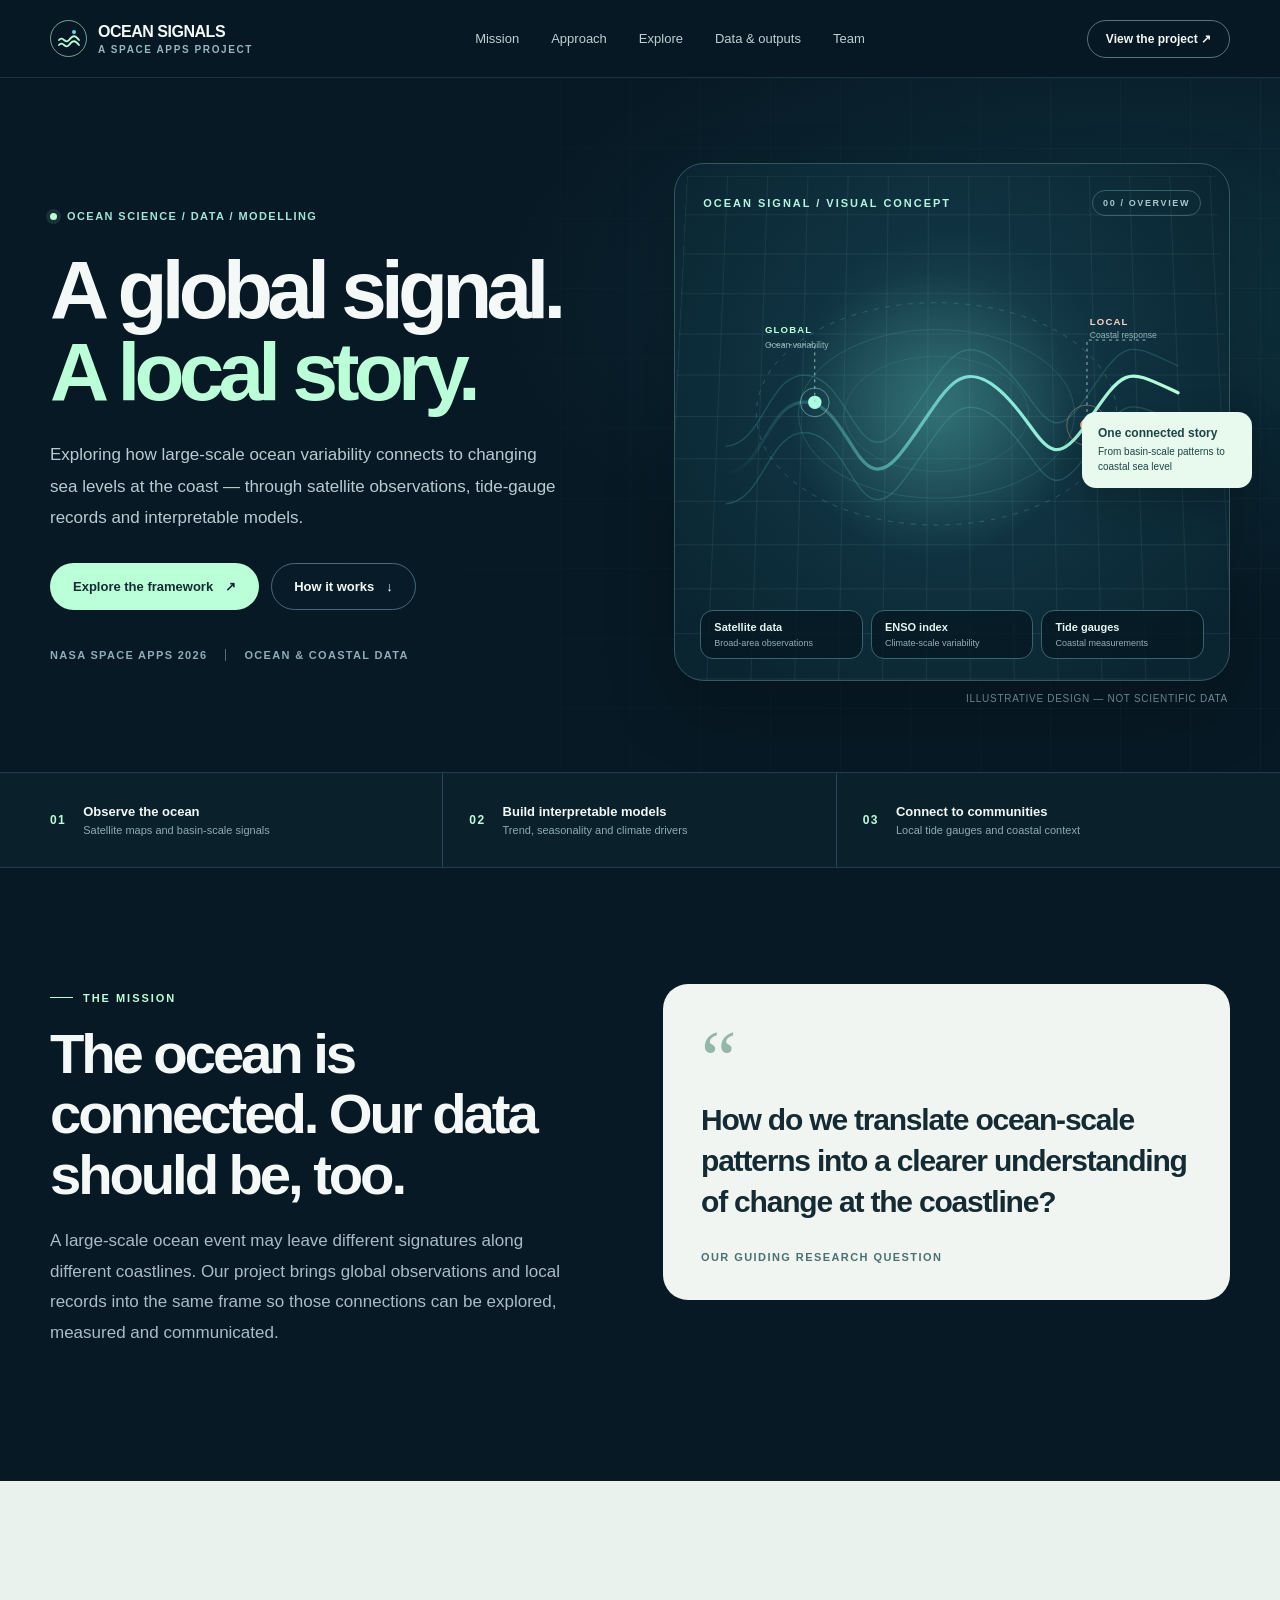
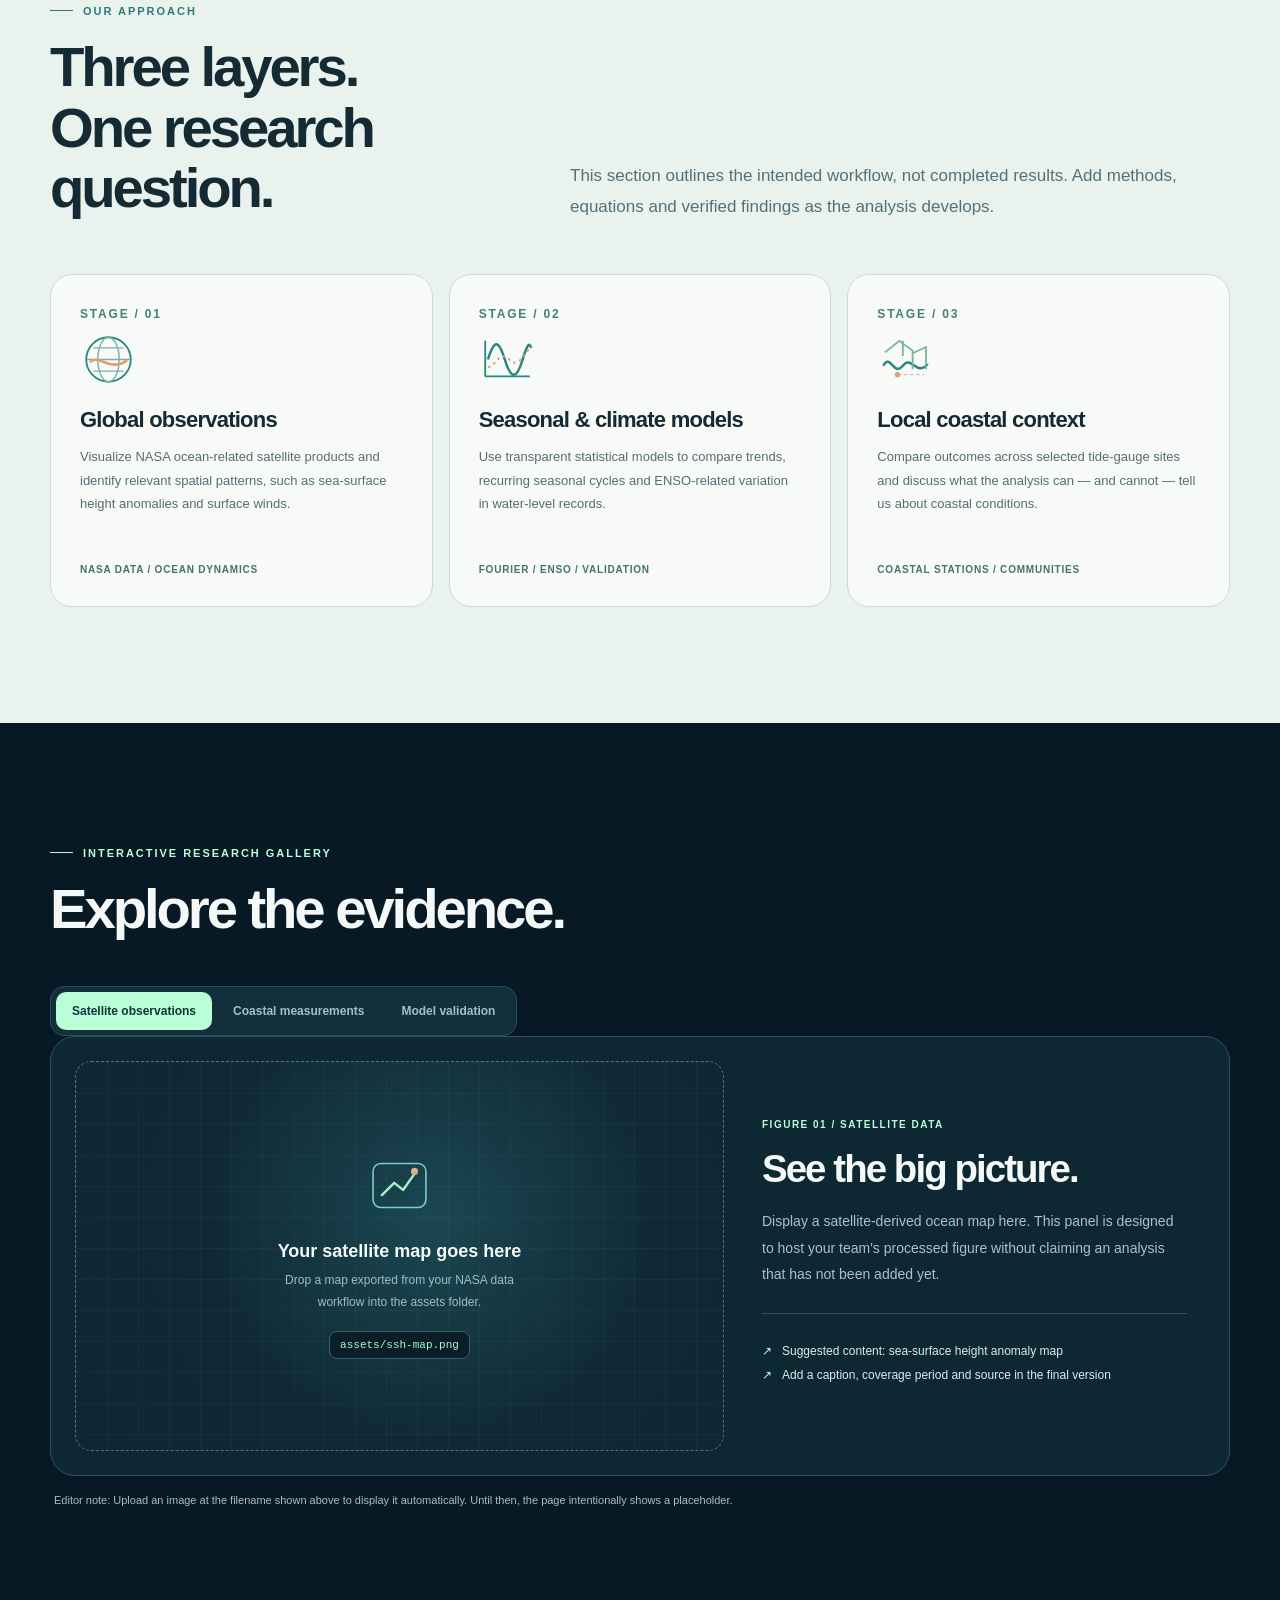
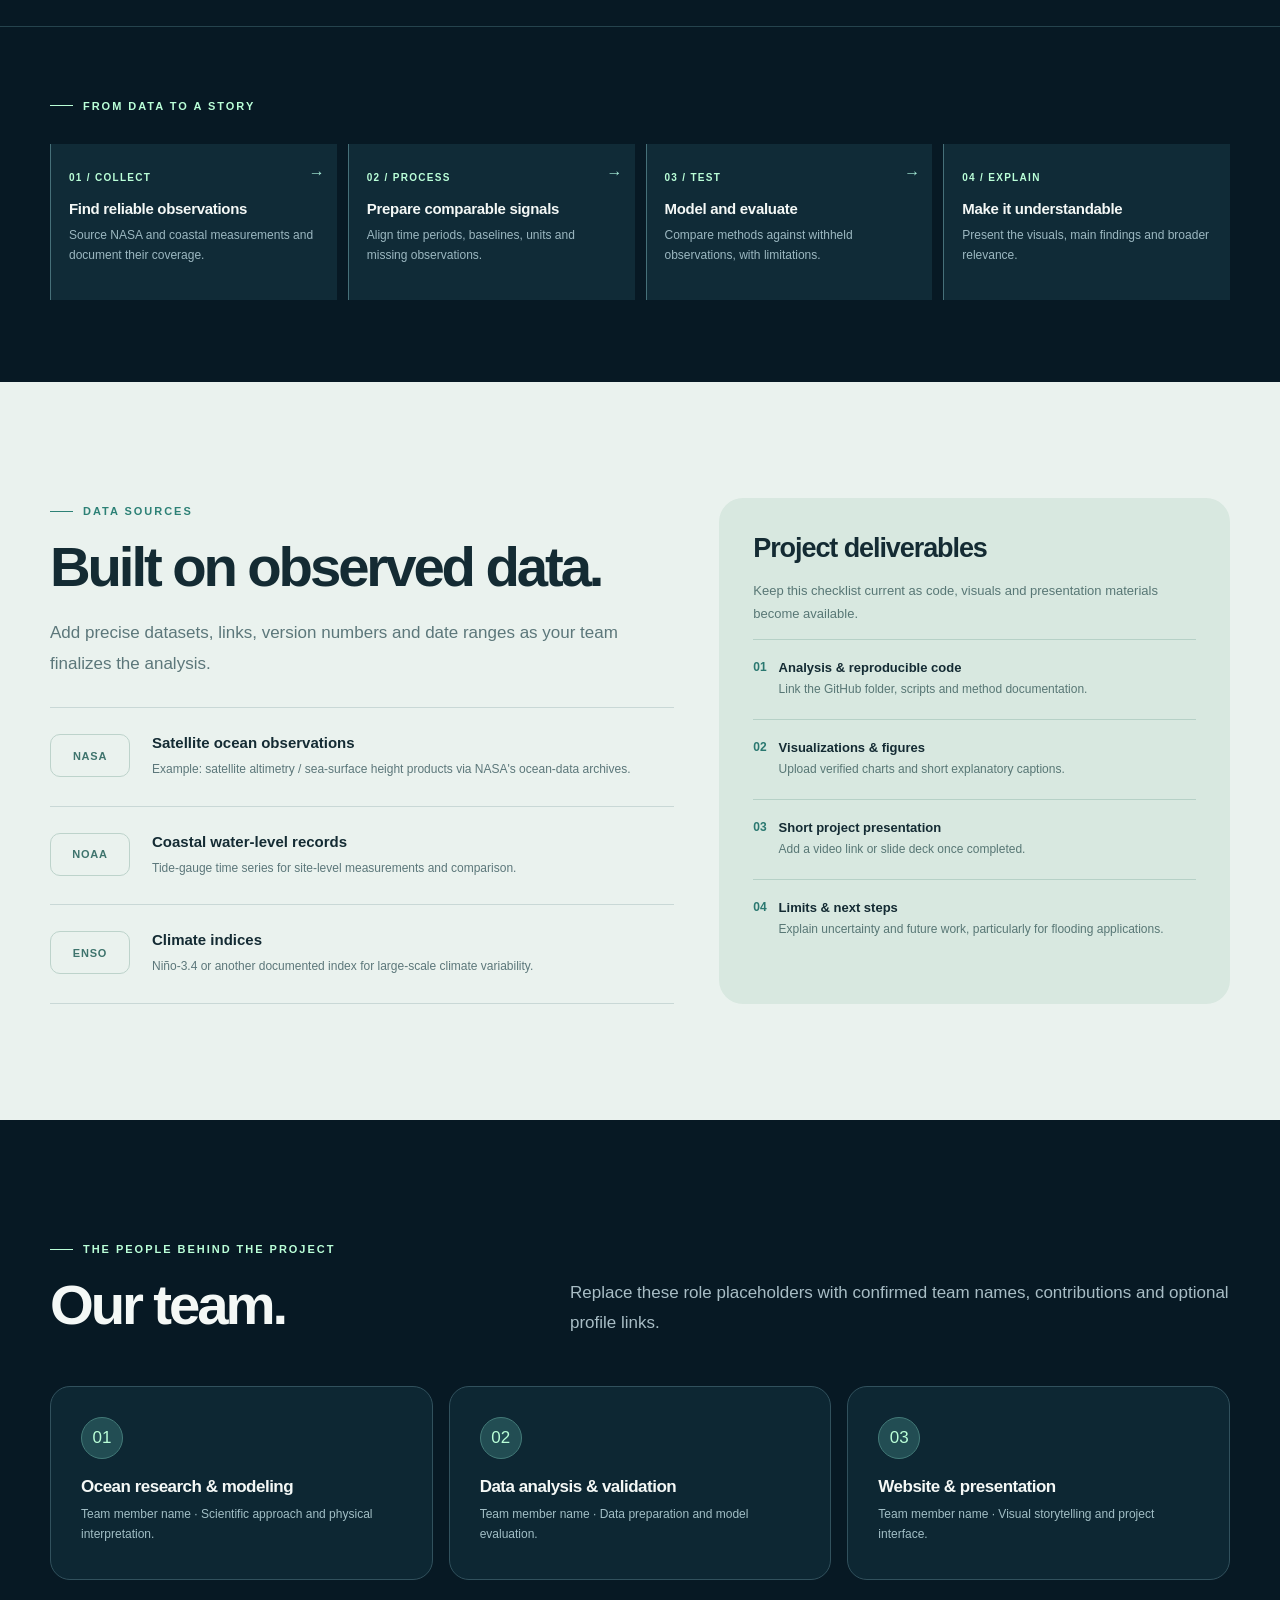
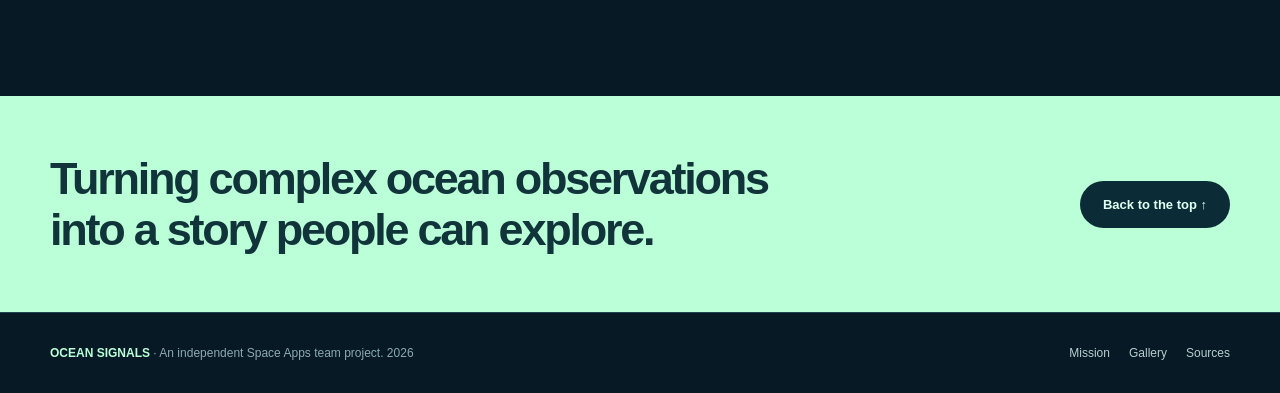
==== ocean-signals-website/index.html @ a403f251 "Add files via upload" ====
<!DOCTYPE html>
<html lang="en">
<head>
  <meta charset="UTF-8" />
  <meta name="viewport" content="width=device-width, initial-scale=1" />
  <meta name="theme-color" content="#071924" />
  <meta name="description" content="Ocean Signals — an editable website framework for a NASA Space Apps ocean data and coastal sea-level research project." />
  <title>Ocean Signals | Ocean Data & Coastal Change</title>
  <style>
    :root{--bg:#071924;--bg2:#0d2531;--panel:#102d3a;--line:#244554;--text:#f4f8f6;--muted:#a8bdc5;--mint:#baffd8;--sea:#65dbe4;--orange:#f6b998;--paper:#f1f5f1;--ink:#142b33;--radius:22px}
    *,*::before,*::after{box-sizing:border-box}html{scroll-behavior:smooth;scroll-padding-top:90px}body{margin:0;background:var(--bg);color:var(--text);font-family:Inter,ui-sans-serif,-apple-system,BlinkMacSystemFont,"Segoe UI",sans-serif;-webkit-font-smoothing:antialiased}a{color:inherit;text-decoration:none}button{font:inherit}button:focus-visible,a:focus-visible{outline:3px solid var(--mint);outline-offset:4px}::selection{background:var(--mint);color:var(--ink)}.container{width:min(1180px,calc(100% - 72px));margin:auto}.caps{font-size:11px;font-weight:800;text-transform:uppercase;letter-spacing:.18em}.muted{color:var(--muted)}.eyebrow{display:inline-flex;align-items:center;gap:10px;color:var(--mint)}.eyebrow::before{content:"";width:23px;height:1px;background:currentColor}.section-title{font-size:clamp(36px,4.4vw,62px);line-height:1.08;letter-spacing:-.055em;font-weight:650;margin:20px 0}.section-lead{font-size:17px;line-height:1.8;color:var(--muted);max-width:660px}.section-pad{padding:116px 0}.nowrap{white-space:nowrap}
    /* Header */
    .site-header{position:sticky;top:0;z-index:10;background:rgba(7,25,36,.87);backdrop-filter:blur(17px);border-bottom:1px solid rgba(164,208,213,.14)}.header-inner{display:flex;align-items:center;justify-content:space-between;min-height:77px;gap:22px}.brand{display:flex;align-items:center;gap:11px;min-width:0}.brand-symbol{display:grid;place-items:center;width:37px;height:37px;border:1px solid rgba(186,255,216,.6);border-radius:50%}.brand-symbol svg{width:24px}.brand-name{font-size:16px;letter-spacing:-.03em;font-weight:750}.brand-sub{font-size:10px;display:block;letter-spacing:.16em;color:#97b8bb;font-weight:700;margin-top:3px}.desktop-nav{display:flex;gap:32px;align-items:center}.desktop-nav a{font-size:13px;color:#bed0d3;transition:color .2s}.desktop-nav a:hover{color:var(--mint)}.nav-action{border:1px solid #54747e;color:var(--text);border-radius:100px;padding:11px 18px;font-size:12px;font-weight:750;transition:.2s}.nav-action:hover{background:var(--mint);border-color:var(--mint);color:var(--ink)}.menu-toggle{display:none;background:none;border:1px solid var(--line);border-radius:12px;color:var(--text);padding:9px 11px}.mobile-nav{display:none}
    /* Hero */
    .hero{position:relative;overflow:hidden;padding:85px 0 68px;background:radial-gradient(ellipse 75% 70% at 88% 32%,rgba(29,100,117,.34),transparent 66%),var(--bg)}.hero::after{content:"";position:absolute;inset:0;pointer-events:none;background-image:linear-gradient(rgba(159,210,210,.035) 1px,transparent 1px),linear-gradient(90deg,rgba(159,210,210,.035) 1px,transparent 1px);background-size:70px 70px;mask-image:linear-gradient(90deg,transparent,#000)}.hero-grid{position:relative;z-index:1;display:grid;grid-template-columns:1.02fr .98fr;gap:46px;align-items:center}.hero-tag{display:inline-flex;align-items:center;gap:10px;color:#a1e5d7;font-size:11px;font-weight:800;letter-spacing:.13em;text-transform:uppercase}.pulse-dot{width:7px;height:7px;border-radius:50%;background:var(--mint);box-shadow:0 0 0 4px rgba(186,255,216,.1)}.hero h1{font-weight:650;letter-spacing:-.07em;font-size:clamp(55px,6.4vw,91px);line-height:1.01;max-width:680px;margin:25px 0}.hero h1 em{font-style:normal;color:var(--mint)}.hero p{max-width:510px;font-size:17px;line-height:1.85;color:#b5cdd1;margin:0 0 30px}.hero-actions{display:flex;gap:12px;flex-wrap:wrap}.btn{display:inline-flex;align-items:center;justify-content:center;gap:12px;border:1px solid transparent;border-radius:100px;padding:15px 22px;font-weight:750;font-size:13px;cursor:pointer;transition:transform .18s,background .18s,border-color .18s}.btn:hover{transform:translateY(-2px)}.btn-primary{background:var(--mint);color:var(--ink)}.btn-primary:hover{background:#ddffeb}.btn-secondary{color:var(--text);border-color:#486977;background:rgba(8,31,42,.7)}.btn-secondary:hover{border-color:var(--mint)}.hero-note{display:flex;gap:18px;align-items:center;margin-top:39px;color:#8facb7;font-size:11px;font-weight:750;letter-spacing:.12em}.hero-note span + span{border-left:1px solid #54717b;padding-left:18px}
    /* Illustration: intentionally conceptual, not empirical data */
    .visual-wrap{position:relative}.visual-card{position:relative;isolation:isolate;min-height:518px;border:1px solid #355663;border-radius:30px;overflow:hidden;background:radial-gradient(circle at 50% 43%,#214e59 0,#103341 38%,#0a2430 90%);box-shadow:0 30px 70px rgba(0,0,0,.18)}.visual-card::after{content:"";position:absolute;inset:0;z-index:-1;background-image:linear-gradient(rgba(159,220,227,.08) 1px,transparent 1px),linear-gradient(90deg,rgba(159,220,227,.08) 1px,transparent 1px);background-size:42px 42px;transform:perspective(400px) rotateX(4deg)}.visual-top{position:absolute;top:26px;left:28px;right:28px;display:flex;align-items:center;justify-content:space-between}.visual-top span:first-child{color:#b7f4df}.visual-top span:last-child{border:1px solid #37606b;color:#a8c7cb;padding:7px 10px;border-radius:30px;font-size:9px}.visual-content{position:absolute;inset:85px 18px 86px;display:flex;align-items:center;justify-content:center}.visual-content svg{width:100%;height:100%;overflow:visible}.visual-bottom{position:absolute;bottom:21px;left:25px;right:25px;display:flex;gap:8px;flex-wrap:wrap}.signal-chip{background:rgba(5,24,34,.8);border:1px solid #3a6370;border-radius:13px;padding:10px 13px;flex:1;min-width:100px}.signal-chip strong{display:block;font-size:11px;font-weight:700;color:#e6f5f2}.signal-chip span{display:block;margin-top:5px;font-size:9px;color:#93afb8}.floating-label{position:absolute;top:46%;right:-22px;background:#e8f9ed;color:#1d4545;padding:14px 16px;border-radius:14px;box-shadow:0 15px 40px #0003;max-width:170px}.floating-label strong{font-size:12px;display:block}.floating-label small{display:block;margin-top:4px;font-size:10px;line-height:1.5}.visual-disclaimer{text-align:right;margin:12px 2px 0;font-size:10px;letter-spacing:.07em;color:#7397a1}
    /* Summary strip */
    .strip{background:#0a202b;border-top:1px solid #1c3e4b;border-bottom:1px solid #1c3e4b}.strip-grid{display:grid;grid-template-columns:repeat(3,1fr)}.strip-item{padding:31px 26px;border-right:1px solid #294654;display:flex;align-items:center;gap:17px}.strip-item:first-child{padding-left:0}.strip-item:last-child{border-right:0}.strip-num{color:var(--mint);font-size:12px;font-weight:750;letter-spacing:.12em}.strip-item strong{display:block;font-size:13px}.strip-item small{display:block;color:#8dabb4;margin-top:5px;font-size:11px}
    /* Sections */
    .intro-grid{display:grid;grid-template-columns:.95fr 1.05fr;gap:100px;align-items:start}.intro-quote{color:var(--ink);background:var(--paper);border-radius:25px;padding:35px 38px;position:relative}.intro-quote::before{content:'“';font-family:Georgia,serif;font-size:80px;line-height:1;color:#93b7aa}.intro-quote p{font-size:clamp(22px,2.4vw,30px);line-height:1.37;letter-spacing:-.04em;font-weight:600;margin:0 0 25px}.intro-quote small{font-size:11px;letter-spacing:.13em;text-transform:uppercase;font-weight:800;color:#497171}
    .approach{background:#eaf2ee;color:var(--ink)}.approach .section-lead{color:#547079}.approach .eyebrow{color:#2e7978}.approach-heading{display:flex;justify-content:space-between;align-items:end;gap:35px;margin-bottom:35px}.approach-heading .section-title{max-width:650px}.method-grid{display:grid;grid-template-columns:repeat(3,minmax(0,1fr));gap:16px}.method-card{border:1px solid #cbdcd7;background:#f7faf7;padding:32px 29px 31px;border-radius:22px;min-height:333px;display:flex;flex-direction:column}.method-card .method-num{font-size:12px;color:#447f7c;font-weight:800;letter-spacing:.15em}.method-icon{height:76px;display:flex;align-items:center}.method-icon svg{width:57px;height:57px}.method-card h3{letter-spacing:-.035em;font-size:22px;margin:10px 0 12px}.method-card p{color:#536e75;line-height:1.8;font-size:13px;margin:0}.method-source{margin-top:auto;padding-top:20px;font-weight:800;color:#42736d;font-size:10px;letter-spacing:.08em;text-transform:uppercase}
    .explorer-heading{display:flex;align-items:end;justify-content:space-between;gap:25px;margin-bottom:26px}.tabs{display:inline-flex;gap:5px;flex-wrap:wrap;background:#122f3c;border:1px solid #2c4e5b;padding:5px;border-radius:14px}.tab{border:0;cursor:pointer;padding:12px 16px;border-radius:10px;background:transparent;color:#a5bec5;font-size:12px;font-weight:750}.tab[aria-selected="true"]{background:var(--mint);color:#10333a}.tab:hover:not([aria-selected="true"]){color:white;background:#214454}.explorer{border:1px solid #33515b;background:#0d2733;border-radius:25px;padding:24px;display:grid;grid-template-columns:1.18fr .82fr;gap:30px;min-height:440px}.plot-frame{min-height:380px;position:relative;border:1px dashed #51747e;border-radius:16px;display:grid;place-items:center;overflow:hidden;background:radial-gradient(circle at 55% 40%,#1b4752 0,#102a35 53%,#0d2733 100%)}.plot-frame::before{content:"";position:absolute;inset:0;background-image:linear-gradient(#92d6df0b 1px,transparent 1px),linear-gradient(90deg,#92d6df0b 1px,transparent 1px);background-size:31px 31px}.plot-frame img{display:none;position:absolute;inset:0;width:100%;height:100%;object-fit:contain;background:#eaf1ef}.plot-placeholder{position:relative;z-index:1;text-align:center;padding:30px 22px;max-width:315px}.plot-placeholder svg{height:67px;width:67px;opacity:.9}.plot-placeholder strong{font-size:18px;display:block;margin:18px 0 8px}.plot-placeholder p{font-size:12px;color:#9cbec5;line-height:1.8;margin:0}.filename{display:inline-block;background:#0a1e2a;color:#abf6d3;border:1px solid #39616a;border-radius:8px;padding:7px 10px;margin-top:18px;font-size:11px;word-break:break-word}.explorer-content{display:flex;flex-direction:column;justify-content:center;padding:22px 18px 22px 8px}.mini-label{color:var(--mint);font-size:10px;font-weight:800;letter-spacing:.15em;text-transform:uppercase}.explorer-content h3{font-size:clamp(28px,3vw,41px);letter-spacing:-.05em;line-height:1.14;margin:17px 0}.explorer-content p{font-size:14px;line-height:1.9;color:#a9c3c9;margin:0 0 25px}.explorer-content .detail{font-size:12px;color:#d8eeeb;padding-top:20px;border-top:1px solid #35515c}.content-line{margin:10px 0;display:flex;gap:10px}.content-line .symbol{color:var(--mint)}
    .bridge{padding:65px 0 82px;border-top:1px solid #25434d}.bridge-row{display:grid;grid-template-columns:repeat(4,1fr);gap:11px;margin-top:32px}.bridge-step{position:relative;padding:23px 18px;border-left:1px solid #467079;background:#102b37;min-height:156px}.bridge-step span{font-weight:800;font-size:10px;color:var(--mint);letter-spacing:.13em}.bridge-step h3{font-size:15px;letter-spacing:-.02em;margin:15px 0 8px}.bridge-step p{font-size:12px;line-height:1.7;color:#9cb8c1;margin:0}.bridge-step:not(:last-child)::after{content:'→';position:absolute;top:20px;right:12px;color:#a4e9d5}
    .resources{background:#eaf2ee;color:var(--ink)}.resources .eyebrow{color:#2d8176}.resources-grid{display:grid;grid-template-columns:1.1fr .9fr;gap:45px}.source-item{display:grid;grid-template-columns:80px 1fr;gap:22px;border-top:1px solid #c9d8d6;padding:26px 0}.source-item:last-child{border-bottom:1px solid #c9d8d6}.source-icon{font-size:11px;letter-spacing:.07em;font-weight:800;border:1px solid #bdd3cb;border-radius:10px;height:43px;display:grid;place-items:center;color:#3f746d}.source-item strong{font-size:15px}.source-item p{color:#5c777a;font-size:12px;line-height:1.7;margin:7px 0 0}.deliverables{background:#d8e8e0;border-radius:24px;padding:35px 34px;height:100%}.deliverables h3{font-size:27px;letter-spacing:-.04em;margin:0 0 15px}.deliverables > p{font-size:13px;line-height:1.8;color:#587775}.deliverable{border-top:1px solid #b6d1c7;padding:20px 0;display:flex;gap:12px}.deliverable span{font-size:12px;font-weight:800;color:#2a7870}.deliverable div strong{display:block;font-size:13px}.deliverable div small{display:block;color:#587775;font-size:12px;line-height:1.6;margin-top:5px}
    .team-header{display:flex;align-items:end;justify-content:space-between;gap:30px}.team-grid{display:grid;grid-template-columns:repeat(3,1fr);gap:16px;margin-top:30px}.team-card{border:1px solid #31515d;border-radius:20px;padding:30px;background:#0d2733;min-height:194px}.team-avatar{width:42px;height:42px;border-radius:50%;background:#224d53;border:1px solid #437a78;display:grid;place-items:center;font-size:17px;color:var(--mint);margin-bottom:18px}.team-card h3{font-size:17px;letter-spacing:-.03em;margin:0 0 7px}.team-card p{font-size:12px;color:#a1bec5;line-height:1.7;margin:0}.footer-cta{padding:57px 0;background:#baffd8;color:#10343a}.footer-cta .container{display:flex;justify-content:space-between;align-items:center;gap:25px}.footer-cta h2{font-size:clamp(27px,4vw,45px);max-width:720px;line-height:1.14;letter-spacing:-.05em;margin:0}.footer-cta a{background:#0b2c36;color:#e1fff2;flex-shrink:0}.site-footer{border-top:1px solid #214250;padding:33px 0}.footer-row{display:flex;align-items:center;justify-content:space-between;gap:20px}.footer-row span{font-size:12px;color:#8caab3}.footer-row strong{color:#baffd8}.footer-links{display:flex;gap:19px;font-size:12px;color:#b6ced1}.footer-links a:hover{color:var(--mint)}
    @media(max-width:1100px){.desktop-nav{gap:17px}.hero-grid{gap:20px}.floating-label{right:-8px}.method-card{padding:25px}.intro-grid{gap:50px}}
    @media(max-width:850px){.container{width:min(100% - 44px,680px)}.desktop-nav,.header-action{display:none}.menu-toggle{display:block}.mobile-nav{display:none;padding:8px 22px 19px;border-top:1px solid #20404e}.mobile-nav.open{display:grid;gap:3px}.mobile-nav a{padding:12px 4px;font-size:14px;color:#d0e4df}.hero{padding:64px 0 52px}.hero-grid,.intro-grid,.resources-grid{grid-template-columns:1fr}.hero h1{font-size:clamp(55px,10vw,82px)}.hero p{max-width:560px}.visual-card{min-height:450px}.floating-label{right:12px}.strip-grid{grid-template-columns:1fr}.strip-item{padding:18px 0;border-right:0;border-bottom:1px solid #294654}.strip-item:last-child{border-bottom:0}.section-pad{padding:76px 0}.intro-grid{gap:30px}.approach-heading,.explorer-heading,.team-header{display:block}.method-grid{grid-template-columns:1fr}.method-card{min-height:0}.method-icon{height:70px}.explorer{grid-template-columns:1fr}.explorer-content{padding:13px 8px 10px}.bridge-row{grid-template-columns:repeat(2,1fr)}.team-grid{grid-template-columns:1fr}.footer-cta .container{display:block}.footer-cta a{margin-top:28px}.footer-row{display:block}.footer-links{margin-top:17px}}
    @media(max-width:520px){.container{width:calc(100% - 34px)}.hero h1{font-size:54px}.hero-tag{font-size:9px}.hero-note{flex-wrap:wrap;gap:9px}.hero-note span+span{padding-left:9px}.visual-card{min-height:370px;border-radius:21px}.visual-top{top:20px;left:19px;right:19px}.visual-content{inset:73px 7px 85px}.floating-label{top:41%;right:4px;padding:10px;max-width:126px}.floating-label small{font-size:9px}.visual-bottom{bottom:12px;left:10px;right:10px}.signal-chip{min-width:0;padding:7px 8px}.signal-chip strong{font-size:9px}.signal-chip span{font-size:8px}.section-title{font-size:40px}.intro-quote{padding:23px}.tabs{display:grid;grid-template-columns:1fr;width:100%}.explorer{padding:12px}.plot-frame{min-height:290px}.bridge-row{grid-template-columns:1fr}.deliverables{padding:24px}.source-item{grid-template-columns:65px 1fr;gap:15px}}
    @media(prefers-reduced-motion:reduce){html{scroll-behavior:auto}*,*::before,*::after{animation-duration:.01ms!important;transition-duration:.01ms!important}}
  </style>
</head>
<body>
  <header class="site-header">
    <div class="container header-inner">
      <a href="#top" class="brand" aria-label="Ocean Signals home">
        <span class="brand-symbol" aria-hidden="true"><svg viewBox="0 0 24 24" fill="none"><path d="M2 13c4-5 6 5 10 0s6-5 10 0M2 18c4-5 6 5 10 0s6-5 10 0" stroke="#baffd8" stroke-width="1.8" stroke-linecap="round"/><circle cx="17" cy="5" r="2" fill="#65dbe4"/></svg></span>
        <span><span class="brand-name">OCEAN SIGNALS</span><span class="brand-sub">A SPACE APPS PROJECT</span></span>
      </a>
      <nav class="desktop-nav" aria-label="Main navigation"><a href="#mission">Mission</a><a href="#approach">Approach</a><a href="#explore">Explore</a><a href="#sources">Data & outputs</a><a href="#team">Team</a></nav>
      <a class="nav-action header-action" href="#explore">View the project ↗</a>
      <button class="menu-toggle" id="menuToggle" type="button" aria-expanded="false" aria-controls="mobileNav" aria-label="Toggle menu">☰</button>
    </div>
    <nav id="mobileNav" class="mobile-nav" aria-label="Mobile navigation"><a href="#mission">Mission</a><a href="#approach">Approach</a><a href="#explore">Explore</a><a href="#sources">Data & outputs</a><a href="#team">Team</a></nav>
  </header>
  <main id="top">
    <section class="hero" aria-labelledby="heroTitle"><div class="container hero-grid">
      <div>
        <div class="hero-tag"><span class="pulse-dot"></span> OCEAN SCIENCE / DATA / MODELLING</div>
        <h1 id="heroTitle">A global signal.<br><em>A local story.</em></h1>
        <p>Exploring how large-scale ocean variability connects to changing sea levels at the coast — through satellite observations, tide-gauge records and interpretable models.</p>
        <div class="hero-actions"><a href="#explore" class="btn btn-primary">Explore the framework <span aria-hidden="true">↗</span></a><a href="#approach" class="btn btn-secondary">How it works <span aria-hidden="true">↓</span></a></div>
        <div class="hero-note"><span>NASA SPACE APPS 2026</span><span>OCEAN & COASTAL DATA</span></div>
      </div>
      <div class="visual-wrap"><div class="visual-card">
        <div class="visual-top"><span class="caps">Ocean signal / visual concept</span><span class="caps">00 / Overview</span></div>
        <div class="visual-content"><svg viewBox="0 0 520 360" role="img" aria-label="Conceptual illustration showing ocean-scale waves connecting to a coastal location; not measured data">
          <defs><linearGradient id="waveGrad" x1="0" x2="1"><stop offset="0%" stop-color="#3d9da5" stop-opacity="0"/><stop offset="55%" stop-color="#80e5da"/><stop offset="100%" stop-color="#baffd8"/></linearGradient><radialGradient id="glow"><stop offset="0" stop-color="#67dbcd" stop-opacity=".27"/><stop offset="1" stop-color="#67dbcd" stop-opacity="0"/></radialGradient></defs>
          <circle cx="240" cy="173" r="152" fill="url(#glow)"/>
          <ellipse cx="244" cy="172" rx="188" ry="116" stroke="#4c8790" stroke-opacity=".5" fill="none" stroke-dasharray="5 7"/>
          <ellipse cx="244" cy="172" rx="144" ry="88" stroke="#4c8790" stroke-opacity=".35" fill="none"/>
          <ellipse cx="244" cy="172" rx="96" ry="60" stroke="#4c8790" stroke-opacity=".3" fill="none"/>
          <path d="M 24 234 C 65 231 68 154 111 160 S 163 268 206 214 262 109 307 145 358 246 400 183 442 125 496 150" fill="none" stroke="url(#waveGrad)" stroke-width="3.4" stroke-linecap="round"/>
          <path d="M 24 266 C 65 263 68 186 111 192 S 163 300 206 246 262 141 307 177 358 278 400 215 442 157 496 182" fill="none" stroke="#56b2b9" stroke-opacity=".27" stroke-width="1.4"/>
          <path d="M 24 206 C 65 203 68 126 111 132 S 163 240 206 186 262 81 307 117 358 218 400 155 442 97 496 122" fill="none" stroke="#56b2b9" stroke-opacity=".25" stroke-width="1.4"/>
          <circle cx="117" cy="160" r="7" fill="#a9ffe0"/><circle cx="117" cy="160" r="15" fill="none" stroke="#a9ffe0" stroke-opacity=".45"/>
          <circle cx="401" cy="184" r="7" fill="#f6b998"/><circle cx="401" cy="184" r="21" stroke="#f6b998" stroke-opacity=".4" fill="none"/>
          <path d="M117 160V100H65M401 184V95H462" stroke="#95c5c5" stroke-width="1" stroke-dasharray="3 4" fill="none"/>
          <text x="65" y="88" fill="#baffd8" font-size="10" font-weight="700" letter-spacing="1.2">GLOBAL</text><text x="65" y="103" fill="#94b9bd" font-size="9">Ocean variability</text>
          <text x="404" y="79" fill="#ffd6bf" font-size="10" font-weight="700" letter-spacing="1.2">LOCAL</text><text x="404" y="93" fill="#94b9bd" font-size="9">Coastal response</text>
        </svg></div>
        <div class="visual-bottom"><div class="signal-chip"><strong>Satellite data</strong><span>Broad-area observations</span></div><div class="signal-chip"><strong>ENSO index</strong><span>Climate-scale variability</span></div><div class="signal-chip"><strong>Tide gauges</strong><span>Coastal measurements</span></div></div>
      </div><div class="floating-label"><strong>One connected story</strong><small>From basin-scale patterns to coastal sea level</small></div><div class="visual-disclaimer">ILLUSTRATIVE DESIGN — NOT SCIENTIFIC DATA</div></div>
    </div></section>
    <div class="strip"><div class="container strip-grid"><div class="strip-item"><span class="strip-num">01</span><span><strong>Observe the ocean</strong><small>Satellite maps and basin-scale signals</small></span></div><div class="strip-item"><span class="strip-num">02</span><span><strong>Build interpretable models</strong><small>Trend, seasonality and climate drivers</small></span></div><div class="strip-item"><span class="strip-num">03</span><span><strong>Connect to communities</strong><small>Local tide gauges and coastal context</small></span></div></div></div>
    <section class="section-pad" id="mission"><div class="container intro-grid"><div><div class="eyebrow caps">The mission</div><h2 class="section-title">The ocean is connected. Our data should be, too.</h2><p class="section-lead">A large-scale ocean event may leave different signatures along different coastlines. Our project brings global observations and local records into the same frame so those connections can be explored, measured and communicated.</p></div><aside class="intro-quote"><p>How do we translate ocean-scale patterns into a clearer understanding of change at the coastline?</p><small>Our guiding research question</small></aside></div></section>
    <section class="section-pad approach" id="approach"><div class="container"><div class="approach-heading"><div><div class="eyebrow caps">Our approach</div><h2 class="section-title">Three layers.<br>One research question.</h2></div><p class="section-lead">This section outlines the intended workflow, not completed results. Add methods, equations and verified findings as the analysis develops.</p></div><div class="method-grid">
      <article class="method-card"><div class="method-num">STAGE / 01</div><div class="method-icon"><svg viewBox="0 0 64 64" fill="none"><circle cx="32" cy="32" r="25" stroke="#27867f" stroke-width="2"/><ellipse cx="32" cy="32" rx="12" ry="25" stroke="#79b2a5" stroke-width="1.6"/><path d="M8 32h48M15 19h34M15 45h34" stroke="#79b2a5" stroke-width="1.5"/><path d="M11 35c12-10 21 12 42-2" stroke="#e59c76" stroke-width="3"/></svg></div><h3>Global observations</h3><p>Visualize NASA ocean-related satellite products and identify relevant spatial patterns, such as sea-surface height anomalies and surface winds.</p><div class="method-source">NASA DATA / OCEAN DYNAMICS</div></article>
      <article class="method-card"><div class="method-num">STAGE / 02</div><div class="method-icon"><svg viewBox="0 0 64 64" fill="none"><path d="M7 51V11M7 51h50" stroke="#27867f" stroke-width="2"/><path d="M10 32c7-23 12-23 19 0s13 23 20 0 8-16 10-13" stroke="#27867f" stroke-width="2.8"/><path d="M10 41c11-4 14-20 24-9s17-7 25-15" stroke="#e59c76" stroke-width="2" stroke-dasharray="3 4"/></svg></div><h3>Seasonal & climate models</h3><p>Use transparent statistical models to compare trends, recurring seasonal cycles and ENSO-related variation in water-level records.</p><div class="method-source">FOURIER / ENSO / VALIDATION</div></article>
      <article class="method-card"><div class="method-num">STAGE / 03</div><div class="method-icon"><svg viewBox="0 0 64 64" fill="none"><path d="M7 39c8-15 12 13 22 0s15 13 28-2" stroke="#27867f" stroke-width="2.8"/><path d="M9 24 25 11l15 11v21M29 11v17M40 25l15-7v25" stroke="#79b2a5" stroke-width="2"/><circle cx="23" cy="49" r="3" fill="#e59c76"/><path d="M23 49h30" stroke="#e59c76" stroke-dasharray="4 3"/></svg></div><h3>Local coastal context</h3><p>Compare outcomes across selected tide-gauge sites and discuss what the analysis can — and cannot — tell us about coastal conditions.</p><div class="method-source">COASTAL STATIONS / COMMUNITIES</div></article>
    </div></div></section>
    <section class="section-pad" id="explore"><div class="container"><div class="explorer-heading"><div><div class="eyebrow caps">Interactive research gallery</div><h2 class="section-title">Explore the evidence.</h2></div></div><div class="tabs" role="tablist" aria-label="Research visualizations"><button type="button" class="tab" role="tab" id="tab-satellite" aria-selected="true" aria-controls="researchPanel" data-view="satellite">Satellite observations</button><button type="button" class="tab" role="tab" id="tab-coastal" aria-selected="false" aria-controls="researchPanel" data-view="coastal" tabindex="-1">Coastal measurements</button><button type="button" class="tab" role="tab" id="tab-model" aria-selected="false" aria-controls="researchPanel" data-view="model" tabindex="-1">Model validation</button></div>
      <div id="researchPanel" class="explorer" role="tabpanel" aria-labelledby="tab-satellite" tabindex="0"><div class="plot-frame"><img id="galleryImage" alt="" /><div id="plotPlaceholder" class="plot-placeholder"><svg viewBox="0 0 76 76" fill="none" aria-hidden="true"><rect x="8" y="13" width="60" height="50" rx="9" stroke="#86dfd6" stroke-width="1.8"/><path d="M18 49l14-14 10 8 15-21" stroke="#baffd8" stroke-width="2.8" stroke-linecap="round" stroke-linejoin="round"/><circle cx="55" cy="22" r="4" fill="#f6b998"/></svg><strong id="placeholderHeading">Your satellite map goes here</strong><p id="placeholderText">Drop a map exported from your NASA data workflow into the assets folder.</p><code class="filename" id="assetPath">assets/ssh-map.png</code></div></div><div class="explorer-content"><span id="panelLabel" class="mini-label">FIGURE 01 / PLACEHOLDER</span><h3 id="panelTitle">See the big picture.</h3><p id="panelDescription">Display a satellite-derived ocean map here. This panel is designed to host your team's processed figure without claiming an analysis that has not been added yet.</p><div class="detail"><div class="content-line"><span class="symbol">↗</span><span id="panelLine1">Suggested content: sea-surface height anomaly map</span></div><div class="content-line"><span class="symbol">↗</span><span id="panelLine2">Replace the PNG without changing the page layout</span></div></div></div></div>
      <p class="muted" style="font-size:11px;line-height:1.8;margin:15px 4px 0">Editor note: Upload an image at the filename shown above to display it automatically. Until then, the page intentionally shows a placeholder.</p>
    </div></section>
    <section class="bridge"><div class="container"><div class="eyebrow caps">From data to a story</div><div class="bridge-row"><div class="bridge-step"><span>01 / COLLECT</span><h3>Find reliable observations</h3><p>Source NASA and coastal measurements and document their coverage.</p></div><div class="bridge-step"><span>02 / PROCESS</span><h3>Prepare comparable signals</h3><p>Align time periods, baselines, units and missing observations.</p></div><div class="bridge-step"><span>03 / TEST</span><h3>Model and evaluate</h3><p>Compare methods against withheld observations, with limitations.</p></div><div class="bridge-step"><span>04 / EXPLAIN</span><h3>Make it understandable</h3><p>Present the visuals, main findings and broader relevance.</p></div></div></div></section>
    <section class="section-pad resources" id="sources"><div class="container resources-grid"><div><div class="eyebrow caps">Data sources</div><h2 class="section-title">Built on observed data.</h2><p class="section-lead" style="margin-bottom:28px;color:#5c777a">Add precise datasets, links, version numbers and date ranges as your team finalizes the analysis.</p><div class="source-item"><div class="source-icon">NASA</div><div><strong>Satellite ocean observations</strong><p>Example: satellite altimetry / sea-surface height products via NASA's ocean-data archives.</p></div></div><div class="source-item"><div class="source-icon">NOAA</div><div><strong>Coastal water-level records</strong><p>Tide-gauge time series for site-level measurements and comparison.</p></div></div><div class="source-item"><div class="source-icon">ENSO</div><div><strong>Climate indices</strong><p>Niño-3.4 or another documented index for large-scale climate variability.</p></div></div></div><aside class="deliverables"><h3>Project deliverables</h3><p>Keep this checklist current as code, visuals and presentation materials become available.</p><div class="deliverable"><span>01</span><div><strong>Analysis & reproducible code</strong><small>Link the GitHub folder, scripts and method documentation.</small></div></div><div class="deliverable"><span>02</span><div><strong>Visualizations & figures</strong><small>Upload verified charts and short explanatory captions.</small></div></div><div class="deliverable"><span>03</span><div><strong>Short project presentation</strong><small>Add a video link or slide deck once completed.</small></div></div><div class="deliverable"><span>04</span><div><strong>Limits & next steps</strong><small>Explain uncertainty and future work, particularly for flooding applications.</small></div></div></aside></div></section>
    <section class="section-pad" id="team"><div class="container"><div class="team-header"><div><div class="eyebrow caps">The people behind the project</div><h2 class="section-title">Our team.</h2></div><p class="section-lead">Replace these role placeholders with confirmed team names, contributions and optional profile links.</p></div><div class="team-grid"><div class="team-card"><span class="team-avatar" aria-hidden="true">01</span><h3>Ocean research & modeling</h3><p>Team member name · Scientific approach and physical interpretation.</p></div><div class="team-card"><span class="team-avatar" aria-hidden="true">02</span><h3>Data analysis & validation</h3><p>Team member name · Data preparation and model evaluation.</p></div><div class="team-card"><span class="team-avatar" aria-hidden="true">03</span><h3>Website & presentation</h3><p>Team member name · Visual storytelling and project interface.</p></div></div></div></section>
    <section class="footer-cta"><div class="container"><h2>Turning complex ocean observations into a story people can explore.</h2><a href="#top" class="btn">Back to the top ↑</a></div></section>
  </main>
  <footer class="site-footer"><div class="container footer-row"><span><strong>OCEAN SIGNALS</strong> · An independent Space Apps team project. <span id="year"></span></span><nav aria-label="Footer navigation" class="footer-links"><a href="#mission">Mission</a><a href="#explore">Gallery</a><a href="#sources">Sources</a></nav></div></footer>
  <script>
  (function(){
    // EDIT HERE to change gallery text and the image filenames.
    // Files will display automatically when uploaded to these exact relative paths.
    const gallery = {
      satellite:{label:'FIGURE 01 / SATELLITE DATA',title:'See the big picture.',description:'Display a satellite-derived ocean map here. This panel is designed to host your team\'s processed figure without claiming an analysis that has not been added yet.',placeholderHeading:'Your satellite map goes here',placeholderText:'Drop a map exported from your NASA data workflow into the assets folder.',file:'assets/ssh-map.png',alt:'Satellite-derived ocean observation, supplied by the project team',line1:'Suggested content: sea-surface height anomaly map',line2:'Add a caption, coverage period and source in the final version'},
      coastal:{label:'FIGURE 02 / COASTAL RECORDS',title:'Zoom into the coast.',description:'Show monthly or higher-frequency coastal water-level observations at selected locations, with clear units and coverage dates.',placeholderHeading:'Your coastal chart goes here',placeholderText:'Export your time-series chart and add it to the assets folder.',file:'assets/coastal-levels.png',alt:'Coastal water-level chart, supplied by the project team',line1:'Suggested content: observed monthly sea-level series',line2:'Keep observed values visually separate from fitted curves'},
      model:{label:'FIGURE 03 / MODEL CHECK',title:'Make the model accountable.',description:'Present a transparent comparison of a baseline model and its alternatives on independently withheld data. Add numerical results only after verification.',placeholderHeading:'Your validation chart goes here',placeholderText:'Add your model-comparison plot with labeled axes and legend.',file:'assets/model-comparison.png',alt:'Model validation chart, supplied by the project team',line1:'Suggested content: observed versus estimated water levels',line2:'Specify validation period and whether ENSO inputs are observed'}
    };
    const tabs=[...document.querySelectorAll('.tab')], image=document.getElementById('galleryImage'),placeholder=document.getElementById('plotPlaceholder');
    let token=0;
    function render(name){
      const data=gallery[name],active=++token;
      tabs.forEach(btn=>{const selected=btn.dataset.view===name;btn.setAttribute('aria-selected',String(selected));btn.tabIndex=selected?0:-1;});
      document.getElementById('researchPanel').setAttribute('aria-labelledby','tab-'+name);
      const fields={panelLabel:data.label,panelTitle:data.title,panelDescription:data.description,placeholderHeading:data.placeholderHeading,placeholderText:data.placeholderText,assetPath:data.file,panelLine1:data.line1,panelLine2:data.line2};
      Object.entries(fields).forEach(([id,value])=>document.getElementById(id).textContent=value);
      image.style.display='none';image.removeAttribute('src');placeholder.style.display='block';
      const probe=new Image();probe.onload=()=>{if(active!==token)return;image.src=data.file;image.alt=data.alt;image.style.display='block';placeholder.style.display='none'};probe.onerror=()=>{};probe.src=data.file;
    }
    tabs.forEach((btn,i)=>{btn.addEventListener('click',()=>render(btn.dataset.view));btn.addEventListener('keydown',event=>{if(event.key==='ArrowRight'||event.key==='ArrowLeft'||event.key==='Home'||event.key==='End'){event.preventDefault();let next=event.key==='Home'?0:event.key==='End'?tabs.length-1:(i+(event.key==='ArrowRight'?1:-1)+tabs.length)%tabs.length;tabs[next].focus();render(tabs[next].dataset.view)}})});
    const toggle=document.getElementById('menuToggle'),mobile=document.getElementById('mobileNav');toggle.addEventListener('click',()=>{const opened=mobile.classList.toggle('open');toggle.setAttribute('aria-expanded',String(opened));toggle.textContent=opened?'✕':'☰'});mobile.querySelectorAll('a').forEach(a=>a.addEventListener('click',()=>{mobile.classList.remove('open');toggle.setAttribute('aria-expanded','false');toggle.textContent='☰'}));
    document.getElementById('year').textContent=new Date().getFullYear();render('satellite');
  })();
  </script>
</body>
</html>
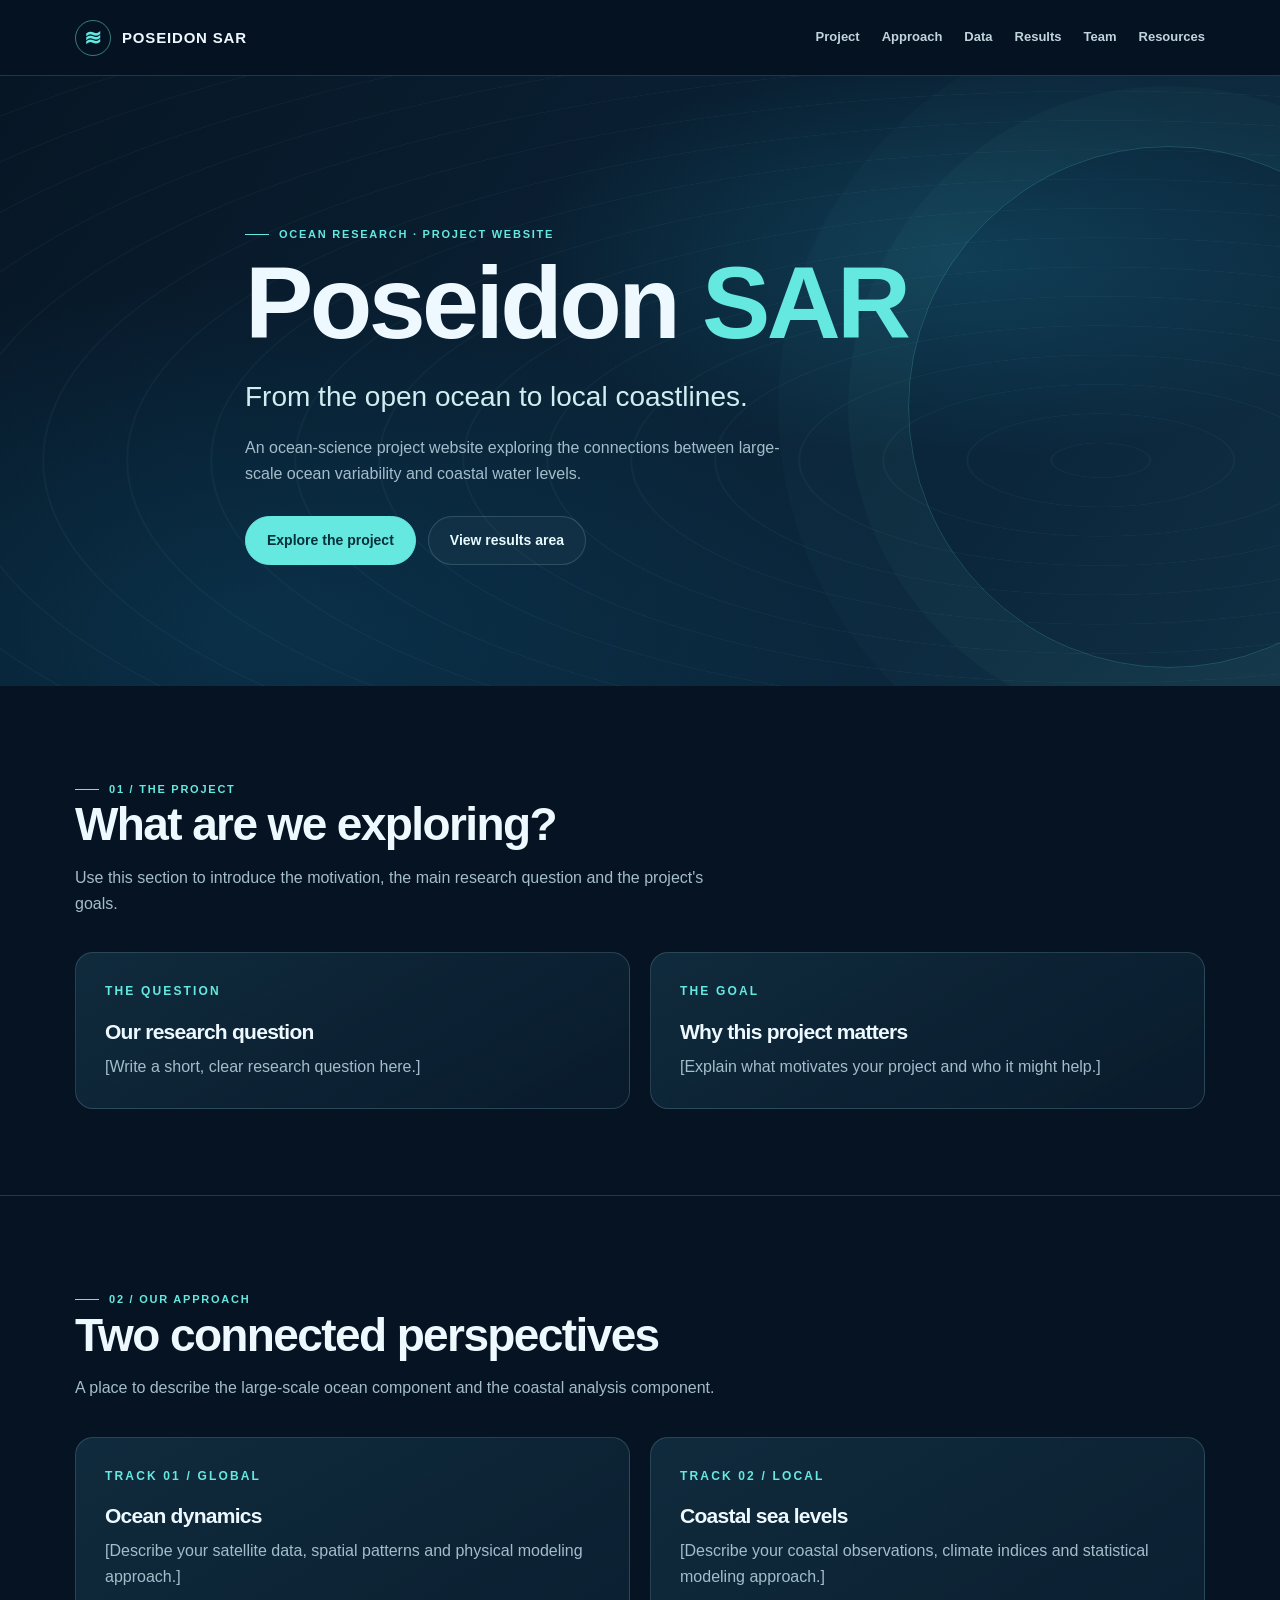
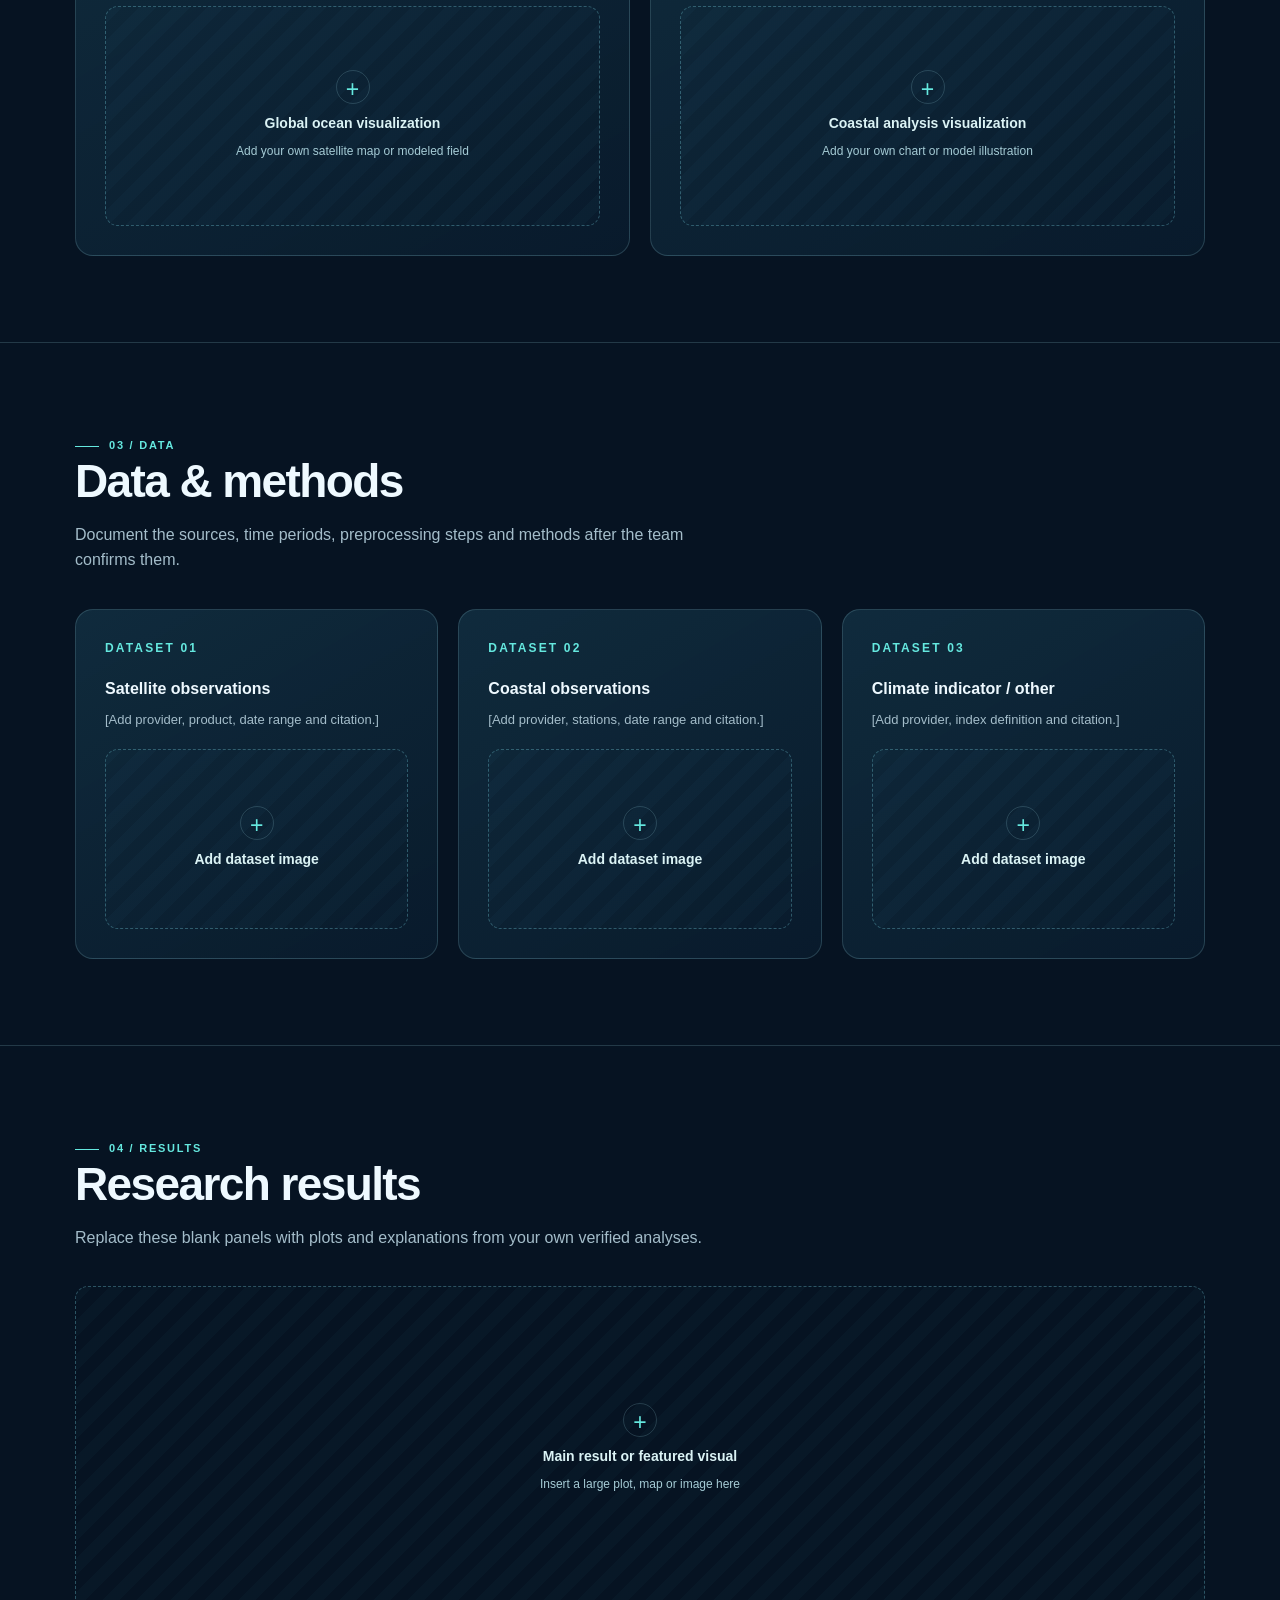
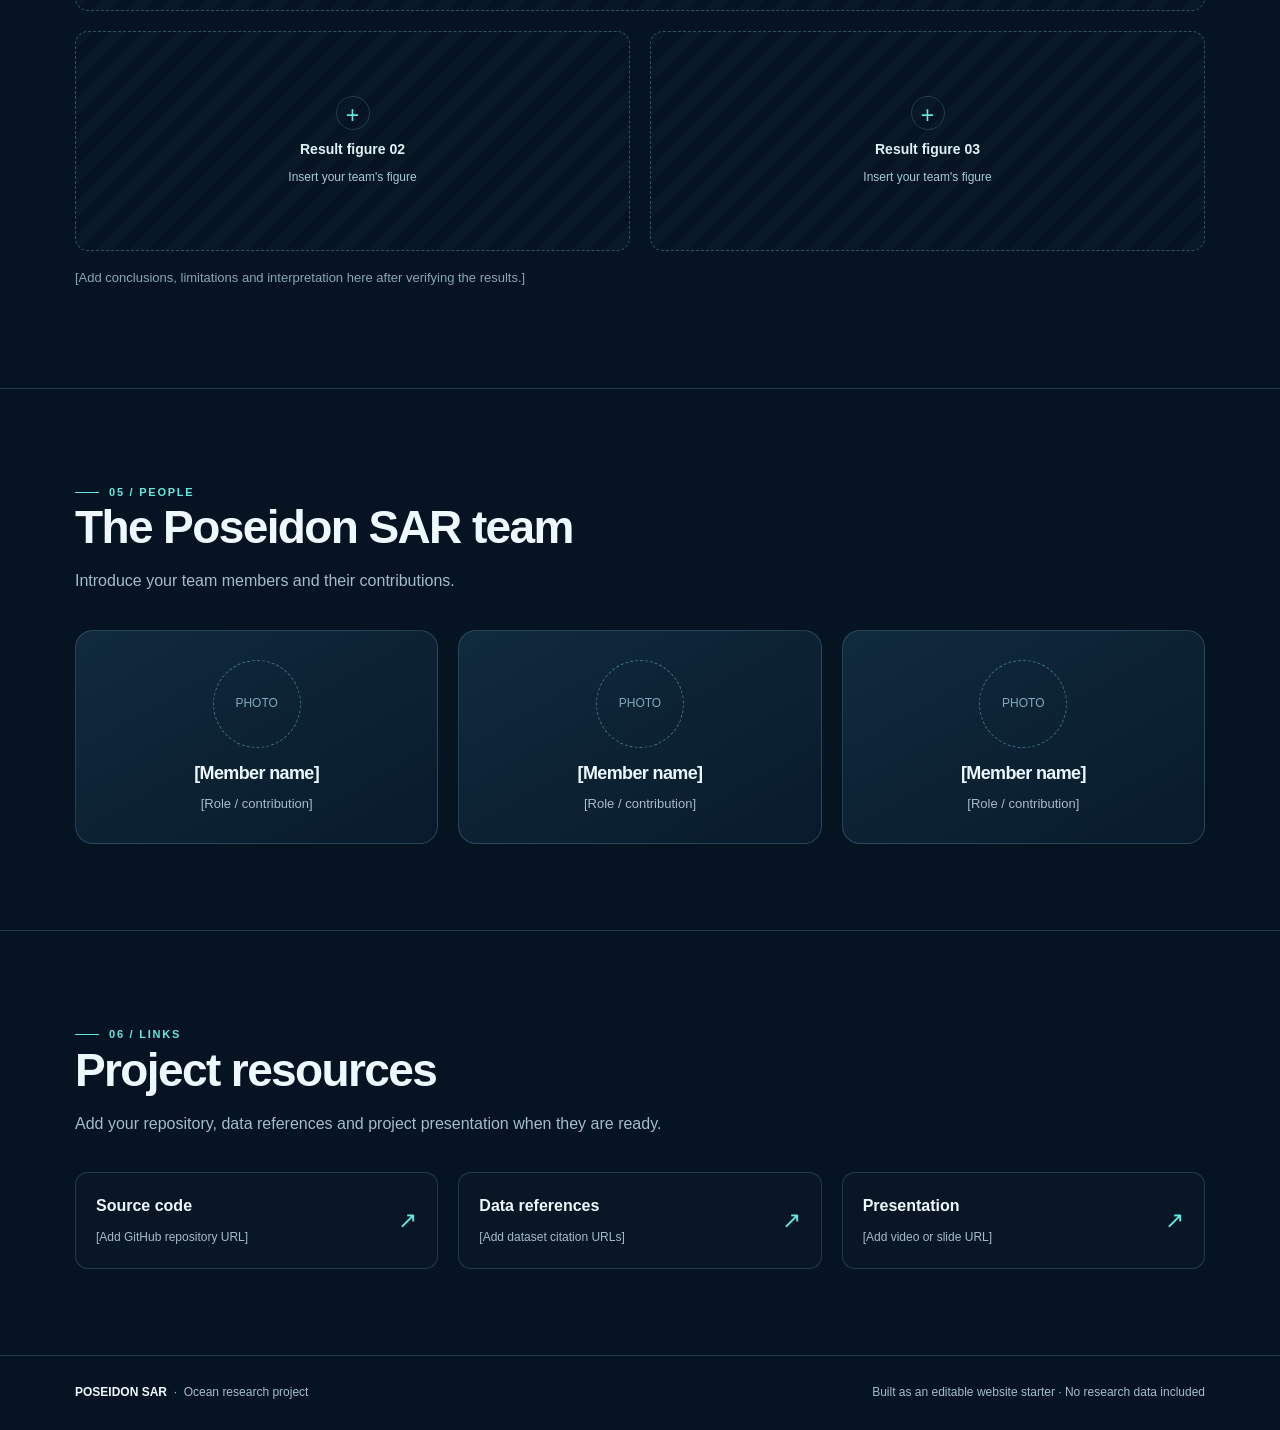
==== commit a79b5224: "Add files via upload" ====
--- a/ocean-signals-website/index.html
+++ b/ocean-signals-website/index.html
@@ -1,118 +1,284 @@
 <!DOCTYPE html>
 <html lang="en">
 <head>
-  <meta charset="UTF-8" />
-  <meta name="viewport" content="width=device-width, initial-scale=1" />
-  <meta name="theme-color" content="#071924" />
-  <meta name="description" content="Ocean Signals — an editable website framework for a NASA Space Apps ocean data and coastal sea-level research project." />
-  <title>Ocean Signals | Ocean Data & Coastal Change</title>
+  <meta charset="UTF-8">
+  <meta name="viewport" content="width=device-width, initial-scale=1.0">
+  <meta name="description" content="Poseidon SAR — an editable ocean-science project website starter.">
+  <title>Poseidon SAR | Ocean Research</title>
   <style>
-    :root{--bg:#071924;--bg2:#0d2531;--panel:#102d3a;--line:#244554;--text:#f4f8f6;--muted:#a8bdc5;--mint:#baffd8;--sea:#65dbe4;--orange:#f6b998;--paper:#f1f5f1;--ink:#142b33;--radius:22px}
-    *,*::before,*::after{box-sizing:border-box}html{scroll-behavior:smooth;scroll-padding-top:90px}body{margin:0;background:var(--bg);color:var(--text);font-family:Inter,ui-sans-serif,-apple-system,BlinkMacSystemFont,"Segoe UI",sans-serif;-webkit-font-smoothing:antialiased}a{color:inherit;text-decoration:none}button{font:inherit}button:focus-visible,a:focus-visible{outline:3px solid var(--mint);outline-offset:4px}::selection{background:var(--mint);color:var(--ink)}.container{width:min(1180px,calc(100% - 72px));margin:auto}.caps{font-size:11px;font-weight:800;text-transform:uppercase;letter-spacing:.18em}.muted{color:var(--muted)}.eyebrow{display:inline-flex;align-items:center;gap:10px;color:var(--mint)}.eyebrow::before{content:"";width:23px;height:1px;background:currentColor}.section-title{font-size:clamp(36px,4.4vw,62px);line-height:1.08;letter-spacing:-.055em;font-weight:650;margin:20px 0}.section-lead{font-size:17px;line-height:1.8;color:var(--muted);max-width:660px}.section-pad{padding:116px 0}.nowrap{white-space:nowrap}
-    /* Header */
-    .site-header{position:sticky;top:0;z-index:10;background:rgba(7,25,36,.87);backdrop-filter:blur(17px);border-bottom:1px solid rgba(164,208,213,.14)}.header-inner{display:flex;align-items:center;justify-content:space-between;min-height:77px;gap:22px}.brand{display:flex;align-items:center;gap:11px;min-width:0}.brand-symbol{display:grid;place-items:center;width:37px;height:37px;border:1px solid rgba(186,255,216,.6);border-radius:50%}.brand-symbol svg{width:24px}.brand-name{font-size:16px;letter-spacing:-.03em;font-weight:750}.brand-sub{font-size:10px;display:block;letter-spacing:.16em;color:#97b8bb;font-weight:700;margin-top:3px}.desktop-nav{display:flex;gap:32px;align-items:center}.desktop-nav a{font-size:13px;color:#bed0d3;transition:color .2s}.desktop-nav a:hover{color:var(--mint)}.nav-action{border:1px solid #54747e;color:var(--text);border-radius:100px;padding:11px 18px;font-size:12px;font-weight:750;transition:.2s}.nav-action:hover{background:var(--mint);border-color:var(--mint);color:var(--ink)}.menu-toggle{display:none;background:none;border:1px solid var(--line);border-radius:12px;color:var(--text);padding:9px 11px}.mobile-nav{display:none}
-    /* Hero */
-    .hero{position:relative;overflow:hidden;padding:85px 0 68px;background:radial-gradient(ellipse 75% 70% at 88% 32%,rgba(29,100,117,.34),transparent 66%),var(--bg)}.hero::after{content:"";position:absolute;inset:0;pointer-events:none;background-image:linear-gradient(rgba(159,210,210,.035) 1px,transparent 1px),linear-gradient(90deg,rgba(159,210,210,.035) 1px,transparent 1px);background-size:70px 70px;mask-image:linear-gradient(90deg,transparent,#000)}.hero-grid{position:relative;z-index:1;display:grid;grid-template-columns:1.02fr .98fr;gap:46px;align-items:center}.hero-tag{display:inline-flex;align-items:center;gap:10px;color:#a1e5d7;font-size:11px;font-weight:800;letter-spacing:.13em;text-transform:uppercase}.pulse-dot{width:7px;height:7px;border-radius:50%;background:var(--mint);box-shadow:0 0 0 4px rgba(186,255,216,.1)}.hero h1{font-weight:650;letter-spacing:-.07em;font-size:clamp(55px,6.4vw,91px);line-height:1.01;max-width:680px;margin:25px 0}.hero h1 em{font-style:normal;color:var(--mint)}.hero p{max-width:510px;font-size:17px;line-height:1.85;color:#b5cdd1;margin:0 0 30px}.hero-actions{display:flex;gap:12px;flex-wrap:wrap}.btn{display:inline-flex;align-items:center;justify-content:center;gap:12px;border:1px solid transparent;border-radius:100px;padding:15px 22px;font-weight:750;font-size:13px;cursor:pointer;transition:transform .18s,background .18s,border-color .18s}.btn:hover{transform:translateY(-2px)}.btn-primary{background:var(--mint);color:var(--ink)}.btn-primary:hover{background:#ddffeb}.btn-secondary{color:var(--text);border-color:#486977;background:rgba(8,31,42,.7)}.btn-secondary:hover{border-color:var(--mint)}.hero-note{display:flex;gap:18px;align-items:center;margin-top:39px;color:#8facb7;font-size:11px;font-weight:750;letter-spacing:.12em}.hero-note span + span{border-left:1px solid #54717b;padding-left:18px}
-    /* Illustration: intentionally conceptual, not empirical data */
-    .visual-wrap{position:relative}.visual-card{position:relative;isolation:isolate;min-height:518px;border:1px solid #355663;border-radius:30px;overflow:hidden;background:radial-gradient(circle at 50% 43%,#214e59 0,#103341 38%,#0a2430 90%);box-shadow:0 30px 70px rgba(0,0,0,.18)}.visual-card::after{content:"";position:absolute;inset:0;z-index:-1;background-image:linear-gradient(rgba(159,220,227,.08) 1px,transparent 1px),linear-gradient(90deg,rgba(159,220,227,.08) 1px,transparent 1px);background-size:42px 42px;transform:perspective(400px) rotateX(4deg)}.visual-top{position:absolute;top:26px;left:28px;right:28px;display:flex;align-items:center;justify-content:space-between}.visual-top span:first-child{color:#b7f4df}.visual-top span:last-child{border:1px solid #37606b;color:#a8c7cb;padding:7px 10px;border-radius:30px;font-size:9px}.visual-content{position:absolute;inset:85px 18px 86px;display:flex;align-items:center;justify-content:center}.visual-content svg{width:100%;height:100%;overflow:visible}.visual-bottom{position:absolute;bottom:21px;left:25px;right:25px;display:flex;gap:8px;flex-wrap:wrap}.signal-chip{background:rgba(5,24,34,.8);border:1px solid #3a6370;border-radius:13px;padding:10px 13px;flex:1;min-width:100px}.signal-chip strong{display:block;font-size:11px;font-weight:700;color:#e6f5f2}.signal-chip span{display:block;margin-top:5px;font-size:9px;color:#93afb8}.floating-label{position:absolute;top:46%;right:-22px;background:#e8f9ed;color:#1d4545;padding:14px 16px;border-radius:14px;box-shadow:0 15px 40px #0003;max-width:170px}.floating-label strong{font-size:12px;display:block}.floating-label small{display:block;margin-top:4px;font-size:10px;line-height:1.5}.visual-disclaimer{text-align:right;margin:12px 2px 0;font-size:10px;letter-spacing:.07em;color:#7397a1}
-    /* Summary strip */
-    .strip{background:#0a202b;border-top:1px solid #1c3e4b;border-bottom:1px solid #1c3e4b}.strip-grid{display:grid;grid-template-columns:repeat(3,1fr)}.strip-item{padding:31px 26px;border-right:1px solid #294654;display:flex;align-items:center;gap:17px}.strip-item:first-child{padding-left:0}.strip-item:last-child{border-right:0}.strip-num{color:var(--mint);font-size:12px;font-weight:750;letter-spacing:.12em}.strip-item strong{display:block;font-size:13px}.strip-item small{display:block;color:#8dabb4;margin-top:5px;font-size:11px}
-    /* Sections */
-    .intro-grid{display:grid;grid-template-columns:.95fr 1.05fr;gap:100px;align-items:start}.intro-quote{color:var(--ink);background:var(--paper);border-radius:25px;padding:35px 38px;position:relative}.intro-quote::before{content:'“';font-family:Georgia,serif;font-size:80px;line-height:1;color:#93b7aa}.intro-quote p{font-size:clamp(22px,2.4vw,30px);line-height:1.37;letter-spacing:-.04em;font-weight:600;margin:0 0 25px}.intro-quote small{font-size:11px;letter-spacing:.13em;text-transform:uppercase;font-weight:800;color:#497171}
-    .approach{background:#eaf2ee;color:var(--ink)}.approach .section-lead{color:#547079}.approach .eyebrow{color:#2e7978}.approach-heading{display:flex;justify-content:space-between;align-items:end;gap:35px;margin-bottom:35px}.approach-heading .section-title{max-width:650px}.method-grid{display:grid;grid-template-columns:repeat(3,minmax(0,1fr));gap:16px}.method-card{border:1px solid #cbdcd7;background:#f7faf7;padding:32px 29px 31px;border-radius:22px;min-height:333px;display:flex;flex-direction:column}.method-card .method-num{font-size:12px;color:#447f7c;font-weight:800;letter-spacing:.15em}.method-icon{height:76px;display:flex;align-items:center}.method-icon svg{width:57px;height:57px}.method-card h3{letter-spacing:-.035em;font-size:22px;margin:10px 0 12px}.method-card p{color:#536e75;line-height:1.8;font-size:13px;margin:0}.method-source{margin-top:auto;padding-top:20px;font-weight:800;color:#42736d;font-size:10px;letter-spacing:.08em;text-transform:uppercase}
-    .explorer-heading{display:flex;align-items:end;justify-content:space-between;gap:25px;margin-bottom:26px}.tabs{display:inline-flex;gap:5px;flex-wrap:wrap;background:#122f3c;border:1px solid #2c4e5b;padding:5px;border-radius:14px}.tab{border:0;cursor:pointer;padding:12px 16px;border-radius:10px;background:transparent;color:#a5bec5;font-size:12px;font-weight:750}.tab[aria-selected="true"]{background:var(--mint);color:#10333a}.tab:hover:not([aria-selected="true"]){color:white;background:#214454}.explorer{border:1px solid #33515b;background:#0d2733;border-radius:25px;padding:24px;display:grid;grid-template-columns:1.18fr .82fr;gap:30px;min-height:440px}.plot-frame{min-height:380px;position:relative;border:1px dashed #51747e;border-radius:16px;display:grid;place-items:center;overflow:hidden;background:radial-gradient(circle at 55% 40%,#1b4752 0,#102a35 53%,#0d2733 100%)}.plot-frame::before{content:"";position:absolute;inset:0;background-image:linear-gradient(#92d6df0b 1px,transparent 1px),linear-gradient(90deg,#92d6df0b 1px,transparent 1px);background-size:31px 31px}.plot-frame img{display:none;position:absolute;inset:0;width:100%;height:100%;object-fit:contain;background:#eaf1ef}.plot-placeholder{position:relative;z-index:1;text-align:center;padding:30px 22px;max-width:315px}.plot-placeholder svg{height:67px;width:67px;opacity:.9}.plot-placeholder strong{font-size:18px;display:block;margin:18px 0 8px}.plot-placeholder p{font-size:12px;color:#9cbec5;line-height:1.8;margin:0}.filename{display:inline-block;background:#0a1e2a;color:#abf6d3;border:1px solid #39616a;border-radius:8px;padding:7px 10px;margin-top:18px;font-size:11px;word-break:break-word}.explorer-content{display:flex;flex-direction:column;justify-content:center;padding:22px 18px 22px 8px}.mini-label{color:var(--mint);font-size:10px;font-weight:800;letter-spacing:.15em;text-transform:uppercase}.explorer-content h3{font-size:clamp(28px,3vw,41px);letter-spacing:-.05em;line-height:1.14;margin:17px 0}.explorer-content p{font-size:14px;line-height:1.9;color:#a9c3c9;margin:0 0 25px}.explorer-content .detail{font-size:12px;color:#d8eeeb;padding-top:20px;border-top:1px solid #35515c}.content-line{margin:10px 0;display:flex;gap:10px}.content-line .symbol{color:var(--mint)}
-    .bridge{padding:65px 0 82px;border-top:1px solid #25434d}.bridge-row{display:grid;grid-template-columns:repeat(4,1fr);gap:11px;margin-top:32px}.bridge-step{position:relative;padding:23px 18px;border-left:1px solid #467079;background:#102b37;min-height:156px}.bridge-step span{font-weight:800;font-size:10px;color:var(--mint);letter-spacing:.13em}.bridge-step h3{font-size:15px;letter-spacing:-.02em;margin:15px 0 8px}.bridge-step p{font-size:12px;line-height:1.7;color:#9cb8c1;margin:0}.bridge-step:not(:last-child)::after{content:'→';position:absolute;top:20px;right:12px;color:#a4e9d5}
-    .resources{background:#eaf2ee;color:var(--ink)}.resources .eyebrow{color:#2d8176}.resources-grid{display:grid;grid-template-columns:1.1fr .9fr;gap:45px}.source-item{display:grid;grid-template-columns:80px 1fr;gap:22px;border-top:1px solid #c9d8d6;padding:26px 0}.source-item:last-child{border-bottom:1px solid #c9d8d6}.source-icon{font-size:11px;letter-spacing:.07em;font-weight:800;border:1px solid #bdd3cb;border-radius:10px;height:43px;display:grid;place-items:center;color:#3f746d}.source-item strong{font-size:15px}.source-item p{color:#5c777a;font-size:12px;line-height:1.7;margin:7px 0 0}.deliverables{background:#d8e8e0;border-radius:24px;padding:35px 34px;height:100%}.deliverables h3{font-size:27px;letter-spacing:-.04em;margin:0 0 15px}.deliverables > p{font-size:13px;line-height:1.8;color:#587775}.deliverable{border-top:1px solid #b6d1c7;padding:20px 0;display:flex;gap:12px}.deliverable span{font-size:12px;font-weight:800;color:#2a7870}.deliverable div strong{display:block;font-size:13px}.deliverable div small{display:block;color:#587775;font-size:12px;line-height:1.6;margin-top:5px}
-    .team-header{display:flex;align-items:end;justify-content:space-between;gap:30px}.team-grid{display:grid;grid-template-columns:repeat(3,1fr);gap:16px;margin-top:30px}.team-card{border:1px solid #31515d;border-radius:20px;padding:30px;background:#0d2733;min-height:194px}.team-avatar{width:42px;height:42px;border-radius:50%;background:#224d53;border:1px solid #437a78;display:grid;place-items:center;font-size:17px;color:var(--mint);margin-bottom:18px}.team-card h3{font-size:17px;letter-spacing:-.03em;margin:0 0 7px}.team-card p{font-size:12px;color:#a1bec5;line-height:1.7;margin:0}.footer-cta{padding:57px 0;background:#baffd8;color:#10343a}.footer-cta .container{display:flex;justify-content:space-between;align-items:center;gap:25px}.footer-cta h2{font-size:clamp(27px,4vw,45px);max-width:720px;line-height:1.14;letter-spacing:-.05em;margin:0}.footer-cta a{background:#0b2c36;color:#e1fff2;flex-shrink:0}.site-footer{border-top:1px solid #214250;padding:33px 0}.footer-row{display:flex;align-items:center;justify-content:space-between;gap:20px}.footer-row span{font-size:12px;color:#8caab3}.footer-row strong{color:#baffd8}.footer-links{display:flex;gap:19px;font-size:12px;color:#b6ced1}.footer-links a:hover{color:var(--mint)}
-    @media(max-width:1100px){.desktop-nav{gap:17px}.hero-grid{gap:20px}.floating-label{right:-8px}.method-card{padding:25px}.intro-grid{gap:50px}}
-    @media(max-width:850px){.container{width:min(100% - 44px,680px)}.desktop-nav,.header-action{display:none}.menu-toggle{display:block}.mobile-nav{display:none;padding:8px 22px 19px;border-top:1px solid #20404e}.mobile-nav.open{display:grid;gap:3px}.mobile-nav a{padding:12px 4px;font-size:14px;color:#d0e4df}.hero{padding:64px 0 52px}.hero-grid,.intro-grid,.resources-grid{grid-template-columns:1fr}.hero h1{font-size:clamp(55px,10vw,82px)}.hero p{max-width:560px}.visual-card{min-height:450px}.floating-label{right:12px}.strip-grid{grid-template-columns:1fr}.strip-item{padding:18px 0;border-right:0;border-bottom:1px solid #294654}.strip-item:last-child{border-bottom:0}.section-pad{padding:76px 0}.intro-grid{gap:30px}.approach-heading,.explorer-heading,.team-header{display:block}.method-grid{grid-template-columns:1fr}.method-card{min-height:0}.method-icon{height:70px}.explorer{grid-template-columns:1fr}.explorer-content{padding:13px 8px 10px}.bridge-row{grid-template-columns:repeat(2,1fr)}.team-grid{grid-template-columns:1fr}.footer-cta .container{display:block}.footer-cta a{margin-top:28px}.footer-row{display:block}.footer-links{margin-top:17px}}
-    @media(max-width:520px){.container{width:calc(100% - 34px)}.hero h1{font-size:54px}.hero-tag{font-size:9px}.hero-note{flex-wrap:wrap;gap:9px}.hero-note span+span{padding-left:9px}.visual-card{min-height:370px;border-radius:21px}.visual-top{top:20px;left:19px;right:19px}.visual-content{inset:73px 7px 85px}.floating-label{top:41%;right:4px;padding:10px;max-width:126px}.floating-label small{font-size:9px}.visual-bottom{bottom:12px;left:10px;right:10px}.signal-chip{min-width:0;padding:7px 8px}.signal-chip strong{font-size:9px}.signal-chip span{font-size:8px}.section-title{font-size:40px}.intro-quote{padding:23px}.tabs{display:grid;grid-template-columns:1fr;width:100%}.explorer{padding:12px}.plot-frame{min-height:290px}.bridge-row{grid-template-columns:1fr}.deliverables{padding:24px}.source-item{grid-template-columns:65px 1fr;gap:15px}}
-    @media(prefers-reduced-motion:reduce){html{scroll-behavior:auto}*,*::before,*::after{animation-duration:.01ms!important;transition-duration:.01ms!important}}
+    /* ================================================================
+       POSEIDON SAR — EDIT HERE: GLOBAL COLORS AND FONTS
+       Everything is in this single file. No extra CSS or JS required.
+       ================================================================ */
+    :root {
+      --bg: #061322;
+      --bg-2: #0a2033;
+      --surface: #0d283c;
+      --surface-2: #13374c;
+      --text: #eef9ff;
+      --muted: #a4bdca;
+      --accent: #65e8df;
+      --accent-2: #53aee6;
+      --line: rgba(168,225,238,.18);
+      --round: 18px;
+      --max: 1130px;
+    }
+    * { box-sizing: border-box; }
+    html { scroll-behavior: smooth; }
+    body { margin: 0; font-family: -apple-system, BlinkMacSystemFont, "Segoe UI", Arial, sans-serif; color: var(--text); background: var(--bg); line-height: 1.6; }
+    a { color: inherit; text-decoration: none; }
+    button { font: inherit; }
+    .container { width: min(var(--max), calc(100% - 48px)); margin: 0 auto; }
+    .eyebrow { display: inline-flex; align-items: center; gap: 10px; letter-spacing: .16em; font-size: 11px; font-weight: 800; text-transform: uppercase; color: var(--accent); }
+    .eyebrow::before { content: ""; width: 24px; height: 1px; background: var(--accent); }
+    h1,h2,h3,p { margin-top: 0; }
+    h1,h2,h3 { line-height: 1.15; letter-spacing: -.035em; }
+    h1 { font-size: clamp(54px,8vw,104px); margin-bottom: 14px; }
+    h2 { font-size: clamp(30px,4vw,46px); margin-bottom: 14px; }
+    h3 { font-size: 21px; margin-bottom: 10px; }
+    p { color: var(--muted); }
+    section { padding: 86px 0; scroll-margin-top: 84px; }
+    .section-lead { max-width: 660px; margin-bottom: 30px; }
+    .section-head { margin-bottom: 36px; }
+    .section-head p { max-width: 660px; }
+    .border-top { border-top: 1px solid var(--line); }
+
+    .site-header { position: sticky; top: 0; z-index: 30; background: rgba(6,19,34,.88); backdrop-filter: blur(15px); border-bottom: 1px solid var(--line); }
+    .header-inner { min-height: 75px; display: flex; align-items: center; justify-content: space-between; gap: 24px; }
+    .brand { display: flex; gap: 11px; align-items: center; font-size: 15px; font-weight: 850; letter-spacing: .055em; white-space: nowrap; }
+    .brand-mark { display: inline-grid; place-items: center; width: 36px; height: 36px; border: 1px solid rgba(101,232,223,.5); border-radius: 50%; color: var(--accent); font-size: 21px; }
+    .nav { display: flex; flex-wrap: wrap; justify-content: flex-end; gap: 22px; }
+    .nav a { color: #c1d4dd; font-size: 13px; font-weight: 600; transition: color .2s; }
+    .nav a:hover, .nav a:focus-visible { color: var(--accent); }
+
+    .hero { position: relative; isolation: isolate; overflow: hidden; padding: 120px 0 100px; min-height: 610px; display: flex; align-items: center; background:
+      radial-gradient(ellipse at 75% 30%, rgba(30,132,165,.27),transparent 33%),
+      radial-gradient(ellipse at 20% 90%, rgba(12,83,118,.35),transparent 45%),
+      linear-gradient(125deg, #071625 0%, #0b263b 75%, #102f43 100%);
+    }
+    .hero::before { content: ""; position: absolute; inset: 0; z-index: -1; opacity: .45; background: repeating-radial-gradient(ellipse at 86% 63%, transparent 0 48px, rgba(116,220,226,.10) 49px 50px, transparent 51px 84px); }
+    .hero::after { content: ""; position: absolute; right: -150px; top: 70px; width: 520px; height: 520px; z-index: -1; border: 1px solid rgba(101,232,223,.20); border-radius: 50%; box-shadow: 0 0 0 60px rgba(101,232,223,.028),0 0 0 130px rgba(101,232,223,.02); }
+    .hero-content { max-width: 790px; }
+    .hero h1 span { color: var(--accent); }
+    .hero-tagline { font-size: clamp(20px,2.7vw,28px); color: #d0eef1; font-weight: 400; margin-bottom: 15px; }
+    .hero-copy { max-width: 550px; font-size: 16px; }
+    .hero-actions { margin-top: 30px; display: flex; gap: 12px; flex-wrap: wrap; }
+    .btn { display: inline-flex; justify-content: center; align-items: center; padding: 12px 21px; font-weight: 700; font-size: 14px; border: 1px solid var(--line); border-radius: 999px; transition: transform .2s; }
+    .btn:hover { transform: translateY(-2px); }
+    .btn-primary { background: var(--accent); color: #05303b; border-color: var(--accent); }
+    .btn-outline { color: #e8fafc; background: rgba(255,255,255,.03); }
+
+    .grid { display: grid; gap: 20px; }
+    .cols-2 { grid-template-columns: repeat(2,minmax(0,1fr)); }
+    .cols-3 { grid-template-columns: repeat(3,minmax(0,1fr)); }
+    .panel { border: 1px solid var(--line); border-radius: var(--round); background: linear-gradient(150deg,rgba(25,63,83,.55),rgba(10,31,49,.65)); padding: 29px; }
+    .panel p:last-child { margin-bottom: 0; }
+    .panel-number { font-size: 12px; font-weight: 850; letter-spacing: .18em; color: var(--accent); margin-bottom: 18px; }
+    .fine-print { font-size: 13px; color: #88a6b6; }
+    .placeholder { border: 1.5px dashed rgba(119,206,221,.34); border-radius: 13px; background: repeating-linear-gradient(135deg,rgba(79,170,198,.035) 0 12px, transparent 12px 24px); display: flex; flex-direction: column; justify-content: center; align-items: center; gap: 8px; padding: 27px; color: #a5cbd5; text-align: center; min-height: 180px; }
+    .placeholder strong { color: #dbf3f5; font-size: 14px; font-weight: 700; }
+    .placeholder span { font-size: 12px; max-width: 260px; }
+    .placeholder .plus { width: 34px; height: 34px; display: grid; place-items: center; border: 1px solid var(--line); border-radius: 50%; font-size: 23px; font-weight: 300; color: var(--accent); }
+    .placeholder.tall { min-height: 325px; }
+    .placeholder.medium { min-height: 220px; }
+    .data-title { font-weight: 750; font-size: 16px; margin-bottom: 8px; }
+    .data-note { font-size: 13px; margin: 0 0 18px; }
+    .note { border-left: 2px solid var(--accent); padding-left: 18px; color: #b6ccd5; font-size: 14px; }
+    .team-card { text-align: center; }
+    .avatar { margin: 0 auto 15px; width: 88px; height: 88px; border: 1px dashed rgba(119,206,221,.45); border-radius: 50%; display: grid; place-items: center; color: #83aabb; font-size: 12px; }
+    .team-card h3 { font-size: 18px; }
+    .team-card p { font-size: 13px; }
+    .resource { display: flex; align-items: center; justify-content: space-between; gap: 10px; border: 1px solid var(--line); border-radius: 13px; padding: 20px; background: rgba(255,255,255,.015); }
+    .resource strong { display: block; margin-bottom: 4px; }
+    .resource span { color: var(--muted); font-size: 12px; }
+    .resource .arrow { color: var(--accent); font-size: 23px; }
+    footer { border-top: 1px solid var(--line); padding: 27px 0; }
+    footer .container { display: flex; justify-content: space-between; gap: 12px; flex-wrap: wrap; }
+    footer p { font-size: 12px; margin: 0; }
+    @media (max-width: 800px) {
+      .header-inner { padding: 13px 0; align-items: flex-start; flex-direction: column; gap: 12px; }
+      .nav { gap: 14px; justify-content: flex-start; }
+      .nav a { font-size: 12px; }
+      .hero { padding: 94px 0 80px; min-height: 500px; }
+      .cols-3 { grid-template-columns: 1fr 1fr; }
+      section { padding: 65px 0; scroll-margin-top: 132px; }
+    }
+    @media (max-width: 600px) {
+      .container { width: min(var(--max),calc(100% - 34px)); }
+      .cols-2,.cols-3 { grid-template-columns: 1fr; }
+      .panel { padding: 22px; }
+      .hero::after { opacity: .4; right: -280px; }
+      .hero { min-height: 490px; }
+      section { padding: 55px 0; }
+    }
   </style>
 </head>
 <body>
+
+  <!-- EDIT HERE: Site name and navigation items -->
   <header class="site-header">
     <div class="container header-inner">
-      <a href="#top" class="brand" aria-label="Ocean Signals home">
-        <span class="brand-symbol" aria-hidden="true"><svg viewBox="0 0 24 24" fill="none"><path d="M2 13c4-5 6 5 10 0s6-5 10 0M2 18c4-5 6 5 10 0s6-5 10 0" stroke="#baffd8" stroke-width="1.8" stroke-linecap="round"/><circle cx="17" cy="5" r="2" fill="#65dbe4"/></svg></span>
-        <span><span class="brand-name">OCEAN SIGNALS</span><span class="brand-sub">A SPACE APPS PROJECT</span></span>
-      </a>
-      <nav class="desktop-nav" aria-label="Main navigation"><a href="#mission">Mission</a><a href="#approach">Approach</a><a href="#explore">Explore</a><a href="#sources">Data & outputs</a><a href="#team">Team</a></nav>
-      <a class="nav-action header-action" href="#explore">View the project ↗</a>
-      <button class="menu-toggle" id="menuToggle" type="button" aria-expanded="false" aria-controls="mobileNav" aria-label="Toggle menu">☰</button>
+      <a class="brand" href="#home"><span class="brand-mark" aria-hidden="true">≋</span> POSEIDON SAR</a>
+      <nav class="nav" aria-label="Main navigation">
+        <a href="#project">Project</a>
+        <a href="#approach">Approach</a>
+        <a href="#data">Data</a>
+        <a href="#results">Results</a>
+        <a href="#team">Team</a>
+        <a href="#resources">Resources</a>
+      </nav>
     </div>
-    <nav id="mobileNav" class="mobile-nav" aria-label="Mobile navigation"><a href="#mission">Mission</a><a href="#approach">Approach</a><a href="#explore">Explore</a><a href="#sources">Data & outputs</a><a href="#team">Team</a></nav>
   </header>
-  <main id="top">
-    <section class="hero" aria-labelledby="heroTitle"><div class="container hero-grid">
-      <div>
-        <div class="hero-tag"><span class="pulse-dot"></span> OCEAN SCIENCE / DATA / MODELLING</div>
-        <h1 id="heroTitle">A global signal.<br><em>A local story.</em></h1>
-        <p>Exploring how large-scale ocean variability connects to changing sea levels at the coast — through satellite observations, tide-gauge records and interpretable models.</p>
-        <div class="hero-actions"><a href="#explore" class="btn btn-primary">Explore the framework <span aria-hidden="true">↗</span></a><a href="#approach" class="btn btn-secondary">How it works <span aria-hidden="true">↓</span></a></div>
-        <div class="hero-note"><span>NASA SPACE APPS 2026</span><span>OCEAN & COASTAL DATA</span></div>
-      </div>
-      <div class="visual-wrap"><div class="visual-card">
-        <div class="visual-top"><span class="caps">Ocean signal / visual concept</span><span class="caps">00 / Overview</span></div>
-        <div class="visual-content"><svg viewBox="0 0 520 360" role="img" aria-label="Conceptual illustration showing ocean-scale waves connecting to a coastal location; not measured data">
-          <defs><linearGradient id="waveGrad" x1="0" x2="1"><stop offset="0%" stop-color="#3d9da5" stop-opacity="0"/><stop offset="55%" stop-color="#80e5da"/><stop offset="100%" stop-color="#baffd8"/></linearGradient><radialGradient id="glow"><stop offset="0" stop-color="#67dbcd" stop-opacity=".27"/><stop offset="1" stop-color="#67dbcd" stop-opacity="0"/></radialGradient></defs>
-          <circle cx="240" cy="173" r="152" fill="url(#glow)"/>
-          <ellipse cx="244" cy="172" rx="188" ry="116" stroke="#4c8790" stroke-opacity=".5" fill="none" stroke-dasharray="5 7"/>
-          <ellipse cx="244" cy="172" rx="144" ry="88" stroke="#4c8790" stroke-opacity=".35" fill="none"/>
-          <ellipse cx="244" cy="172" rx="96" ry="60" stroke="#4c8790" stroke-opacity=".3" fill="none"/>
-          <path d="M 24 234 C 65 231 68 154 111 160 S 163 268 206 214 262 109 307 145 358 246 400 183 442 125 496 150" fill="none" stroke="url(#waveGrad)" stroke-width="3.4" stroke-linecap="round"/>
-          <path d="M 24 266 C 65 263 68 186 111 192 S 163 300 206 246 262 141 307 177 358 278 400 215 442 157 496 182" fill="none" stroke="#56b2b9" stroke-opacity=".27" stroke-width="1.4"/>
-          <path d="M 24 206 C 65 203 68 126 111 132 S 163 240 206 186 262 81 307 117 358 218 400 155 442 97 496 122" fill="none" stroke="#56b2b9" stroke-opacity=".25" stroke-width="1.4"/>
-          <circle cx="117" cy="160" r="7" fill="#a9ffe0"/><circle cx="117" cy="160" r="15" fill="none" stroke="#a9ffe0" stroke-opacity=".45"/>
-          <circle cx="401" cy="184" r="7" fill="#f6b998"/><circle cx="401" cy="184" r="21" stroke="#f6b998" stroke-opacity=".4" fill="none"/>
-          <path d="M117 160V100H65M401 184V95H462" stroke="#95c5c5" stroke-width="1" stroke-dasharray="3 4" fill="none"/>
-          <text x="65" y="88" fill="#baffd8" font-size="10" font-weight="700" letter-spacing="1.2">GLOBAL</text><text x="65" y="103" fill="#94b9bd" font-size="9">Ocean variability</text>
-          <text x="404" y="79" fill="#ffd6bf" font-size="10" font-weight="700" letter-spacing="1.2">LOCAL</text><text x="404" y="93" fill="#94b9bd" font-size="9">Coastal response</text>
-        </svg></div>
-        <div class="visual-bottom"><div class="signal-chip"><strong>Satellite data</strong><span>Broad-area observations</span></div><div class="signal-chip"><strong>ENSO index</strong><span>Climate-scale variability</span></div><div class="signal-chip"><strong>Tide gauges</strong><span>Coastal measurements</span></div></div>
-      </div><div class="floating-label"><strong>One connected story</strong><small>From basin-scale patterns to coastal sea level</small></div><div class="visual-disclaimer">ILLUSTRATIVE DESIGN — NOT SCIENTIFIC DATA</div></div>
-    </div></section>
-    <div class="strip"><div class="container strip-grid"><div class="strip-item"><span class="strip-num">01</span><span><strong>Observe the ocean</strong><small>Satellite maps and basin-scale signals</small></span></div><div class="strip-item"><span class="strip-num">02</span><span><strong>Build interpretable models</strong><small>Trend, seasonality and climate drivers</small></span></div><div class="strip-item"><span class="strip-num">03</span><span><strong>Connect to communities</strong><small>Local tide gauges and coastal context</small></span></div></div></div>
-    <section class="section-pad" id="mission"><div class="container intro-grid"><div><div class="eyebrow caps">The mission</div><h2 class="section-title">The ocean is connected. Our data should be, too.</h2><p class="section-lead">A large-scale ocean event may leave different signatures along different coastlines. Our project brings global observations and local records into the same frame so those connections can be explored, measured and communicated.</p></div><aside class="intro-quote"><p>How do we translate ocean-scale patterns into a clearer understanding of change at the coastline?</p><small>Our guiding research question</small></aside></div></section>
-    <section class="section-pad approach" id="approach"><div class="container"><div class="approach-heading"><div><div class="eyebrow caps">Our approach</div><h2 class="section-title">Three layers.<br>One research question.</h2></div><p class="section-lead">This section outlines the intended workflow, not completed results. Add methods, equations and verified findings as the analysis develops.</p></div><div class="method-grid">
-      <article class="method-card"><div class="method-num">STAGE / 01</div><div class="method-icon"><svg viewBox="0 0 64 64" fill="none"><circle cx="32" cy="32" r="25" stroke="#27867f" stroke-width="2"/><ellipse cx="32" cy="32" rx="12" ry="25" stroke="#79b2a5" stroke-width="1.6"/><path d="M8 32h48M15 19h34M15 45h34" stroke="#79b2a5" stroke-width="1.5"/><path d="M11 35c12-10 21 12 42-2" stroke="#e59c76" stroke-width="3"/></svg></div><h3>Global observations</h3><p>Visualize NASA ocean-related satellite products and identify relevant spatial patterns, such as sea-surface height anomalies and surface winds.</p><div class="method-source">NASA DATA / OCEAN DYNAMICS</div></article>
-      <article class="method-card"><div class="method-num">STAGE / 02</div><div class="method-icon"><svg viewBox="0 0 64 64" fill="none"><path d="M7 51V11M7 51h50" stroke="#27867f" stroke-width="2"/><path d="M10 32c7-23 12-23 19 0s13 23 20 0 8-16 10-13" stroke="#27867f" stroke-width="2.8"/><path d="M10 41c11-4 14-20 24-9s17-7 25-15" stroke="#e59c76" stroke-width="2" stroke-dasharray="3 4"/></svg></div><h3>Seasonal & climate models</h3><p>Use transparent statistical models to compare trends, recurring seasonal cycles and ENSO-related variation in water-level records.</p><div class="method-source">FOURIER / ENSO / VALIDATION</div></article>
-      <article class="method-card"><div class="method-num">STAGE / 03</div><div class="method-icon"><svg viewBox="0 0 64 64" fill="none"><path d="M7 39c8-15 12 13 22 0s15 13 28-2" stroke="#27867f" stroke-width="2.8"/><path d="M9 24 25 11l15 11v21M29 11v17M40 25l15-7v25" stroke="#79b2a5" stroke-width="2"/><circle cx="23" cy="49" r="3" fill="#e59c76"/><path d="M23 49h30" stroke="#e59c76" stroke-dasharray="4 3"/></svg></div><h3>Local coastal context</h3><p>Compare outcomes across selected tide-gauge sites and discuss what the analysis can — and cannot — tell us about coastal conditions.</p><div class="method-source">COASTAL STATIONS / COMMUNITIES</div></article>
-    </div></div></section>
-    <section class="section-pad" id="explore"><div class="container"><div class="explorer-heading"><div><div class="eyebrow caps">Interactive research gallery</div><h2 class="section-title">Explore the evidence.</h2></div></div><div class="tabs" role="tablist" aria-label="Research visualizations"><button type="button" class="tab" role="tab" id="tab-satellite" aria-selected="true" aria-controls="researchPanel" data-view="satellite">Satellite observations</button><button type="button" class="tab" role="tab" id="tab-coastal" aria-selected="false" aria-controls="researchPanel" data-view="coastal" tabindex="-1">Coastal measurements</button><button type="button" class="tab" role="tab" id="tab-model" aria-selected="false" aria-controls="researchPanel" data-view="model" tabindex="-1">Model validation</button></div>
-      <div id="researchPanel" class="explorer" role="tabpanel" aria-labelledby="tab-satellite" tabindex="0"><div class="plot-frame"><img id="galleryImage" alt="" /><div id="plotPlaceholder" class="plot-placeholder"><svg viewBox="0 0 76 76" fill="none" aria-hidden="true"><rect x="8" y="13" width="60" height="50" rx="9" stroke="#86dfd6" stroke-width="1.8"/><path d="M18 49l14-14 10 8 15-21" stroke="#baffd8" stroke-width="2.8" stroke-linecap="round" stroke-linejoin="round"/><circle cx="55" cy="22" r="4" fill="#f6b998"/></svg><strong id="placeholderHeading">Your satellite map goes here</strong><p id="placeholderText">Drop a map exported from your NASA data workflow into the assets folder.</p><code class="filename" id="assetPath">assets/ssh-map.png</code></div></div><div class="explorer-content"><span id="panelLabel" class="mini-label">FIGURE 01 / PLACEHOLDER</span><h3 id="panelTitle">See the big picture.</h3><p id="panelDescription">Display a satellite-derived ocean map here. This panel is designed to host your team's processed figure without claiming an analysis that has not been added yet.</p><div class="detail"><div class="content-line"><span class="symbol">↗</span><span id="panelLine1">Suggested content: sea-surface height anomaly map</span></div><div class="content-line"><span class="symbol">↗</span><span id="panelLine2">Replace the PNG without changing the page layout</span></div></div></div></div>
-      <p class="muted" style="font-size:11px;line-height:1.8;margin:15px 4px 0">Editor note: Upload an image at the filename shown above to display it automatically. Until then, the page intentionally shows a placeholder.</p>
-    </div></section>
-    <section class="bridge"><div class="container"><div class="eyebrow caps">From data to a story</div><div class="bridge-row"><div class="bridge-step"><span>01 / COLLECT</span><h3>Find reliable observations</h3><p>Source NASA and coastal measurements and document their coverage.</p></div><div class="bridge-step"><span>02 / PROCESS</span><h3>Prepare comparable signals</h3><p>Align time periods, baselines, units and missing observations.</p></div><div class="bridge-step"><span>03 / TEST</span><h3>Model and evaluate</h3><p>Compare methods against withheld observations, with limitations.</p></div><div class="bridge-step"><span>04 / EXPLAIN</span><h3>Make it understandable</h3><p>Present the visuals, main findings and broader relevance.</p></div></div></div></section>
-    <section class="section-pad resources" id="sources"><div class="container resources-grid"><div><div class="eyebrow caps">Data sources</div><h2 class="section-title">Built on observed data.</h2><p class="section-lead" style="margin-bottom:28px;color:#5c777a">Add precise datasets, links, version numbers and date ranges as your team finalizes the analysis.</p><div class="source-item"><div class="source-icon">NASA</div><div><strong>Satellite ocean observations</strong><p>Example: satellite altimetry / sea-surface height products via NASA's ocean-data archives.</p></div></div><div class="source-item"><div class="source-icon">NOAA</div><div><strong>Coastal water-level records</strong><p>Tide-gauge time series for site-level measurements and comparison.</p></div></div><div class="source-item"><div class="source-icon">ENSO</div><div><strong>Climate indices</strong><p>Niño-3.4 or another documented index for large-scale climate variability.</p></div></div></div><aside class="deliverables"><h3>Project deliverables</h3><p>Keep this checklist current as code, visuals and presentation materials become available.</p><div class="deliverable"><span>01</span><div><strong>Analysis & reproducible code</strong><small>Link the GitHub folder, scripts and method documentation.</small></div></div><div class="deliverable"><span>02</span><div><strong>Visualizations & figures</strong><small>Upload verified charts and short explanatory captions.</small></div></div><div class="deliverable"><span>03</span><div><strong>Short project presentation</strong><small>Add a video link or slide deck once completed.</small></div></div><div class="deliverable"><span>04</span><div><strong>Limits & next steps</strong><small>Explain uncertainty and future work, particularly for flooding applications.</small></div></div></aside></div></section>
-    <section class="section-pad" id="team"><div class="container"><div class="team-header"><div><div class="eyebrow caps">The people behind the project</div><h2 class="section-title">Our team.</h2></div><p class="section-lead">Replace these role placeholders with confirmed team names, contributions and optional profile links.</p></div><div class="team-grid"><div class="team-card"><span class="team-avatar" aria-hidden="true">01</span><h3>Ocean research & modeling</h3><p>Team member name · Scientific approach and physical interpretation.</p></div><div class="team-card"><span class="team-avatar" aria-hidden="true">02</span><h3>Data analysis & validation</h3><p>Team member name · Data preparation and model evaluation.</p></div><div class="team-card"><span class="team-avatar" aria-hidden="true">03</span><h3>Website & presentation</h3><p>Team member name · Visual storytelling and project interface.</p></div></div></div></section>
-    <section class="footer-cta"><div class="container"><h2>Turning complex ocean observations into a story people can explore.</h2><a href="#top" class="btn">Back to the top ↑</a></div></section>
+
+  <main>
+    <!-- EDIT HERE: Main title, subtitle and introduction -->
+    <section id="home" class="hero">
+      <div class="container hero-content">
+        <div class="eyebrow">Ocean research · Project website</div>
+        <h1>Poseidon <span>SAR</span></h1>
+        <p class="hero-tagline">From the open ocean to local coastlines.</p>
+        <p class="hero-copy">An ocean-science project website exploring the connections between large-scale ocean variability and coastal water levels.</p>
+        <div class="hero-actions">
+          <a class="btn btn-primary" href="#project">Explore the project</a>
+          <a class="btn btn-outline" href="#results">View results area</a>
+        </div>
+      </div>
+    </section>
+
+    <!-- EDIT HERE: Project overview. Replace placeholders with your own text. -->
+    <section id="project">
+      <div class="container">
+        <div class="section-head">
+          <div class="eyebrow">01 / The project</div>
+          <h2>What are we exploring?</h2>
+          <p>Use this section to introduce the motivation, the main research question and the project's goals.</p>
+        </div>
+        <div class="grid cols-2">
+          <article class="panel">
+            <div class="panel-number">THE QUESTION</div>
+            <h3>Our research question</h3>
+            <p>[Write a short, clear research question here.]</p>
+          </article>
+          <article class="panel">
+            <div class="panel-number">THE GOAL</div>
+            <h3>Why this project matters</h3>
+            <p>[Explain what motivates your project and who it might help.]</p>
+          </article>
+        </div>
+      </div>
+    </section>
+
+    <!-- EDIT HERE: Two research tracks. These are structure only, not claimed results. -->
+    <section id="approach" class="border-top">
+      <div class="container">
+        <div class="section-head">
+          <div class="eyebrow">02 / Our approach</div>
+          <h2>Two connected perspectives</h2>
+          <p>A place to describe the large-scale ocean component and the coastal analysis component.</p>
+        </div>
+        <div class="grid cols-2">
+          <article class="panel">
+            <div class="panel-number">TRACK 01 / GLOBAL</div>
+            <h3>Ocean dynamics</h3>
+            <p>[Describe your satellite data, spatial patterns and physical modeling approach.]</p>
+            <div class="placeholder medium"><span class="plus" aria-hidden="true">+</span><strong>Global ocean visualization</strong><span>Add your own satellite map or modeled field</span></div>
+          </article>
+          <article class="panel">
+            <div class="panel-number">TRACK 02 / LOCAL</div>
+            <h3>Coastal sea levels</h3>
+            <p>[Describe your coastal observations, climate indices and statistical modeling approach.]</p>
+            <div class="placeholder medium"><span class="plus" aria-hidden="true">+</span><strong>Coastal analysis visualization</strong><span>Add your own chart or model illustration</span></div>
+          </article>
+        </div>
+      </div>
+    </section>
+
+    <!-- EDIT HERE: Name your actual datasets when finalized. No sample data included. -->
+    <section id="data" class="border-top">
+      <div class="container">
+        <div class="section-head">
+          <div class="eyebrow">03 / Data</div>
+          <h2>Data &amp; methods</h2>
+          <p>Document the sources, time periods, preprocessing steps and methods after the team confirms them.</p>
+        </div>
+        <div class="grid cols-3">
+          <article class="panel">
+            <div class="panel-number">DATASET 01</div>
+            <div class="data-title">Satellite observations</div>
+            <p class="data-note">[Add provider, product, date range and citation.]</p>
+            <div class="placeholder"><span class="plus" aria-hidden="true">+</span><strong>Add dataset image</strong></div>
+          </article>
+          <article class="panel">
+            <div class="panel-number">DATASET 02</div>
+            <div class="data-title">Coastal observations</div>
+            <p class="data-note">[Add provider, stations, date range and citation.]</p>
+            <div class="placeholder"><span class="plus" aria-hidden="true">+</span><strong>Add dataset image</strong></div>
+          </article>
+          <article class="panel">
+            <div class="panel-number">DATASET 03</div>
+            <div class="data-title">Climate indicator / other</div>
+            <p class="data-note">[Add provider, index definition and citation.]</p>
+            <div class="placeholder"><span class="plus" aria-hidden="true">+</span><strong>Add dataset image</strong></div>
+          </article>
+        </div>
+      </div>
+    </section>
+
+    <!-- EDIT HERE: Empty chart containers. No fabricated graphs or values. -->
+    <section id="results" class="border-top">
+      <div class="container">
+        <div class="section-head">
+          <div class="eyebrow">04 / Results</div>
+          <h2>Research results</h2>
+          <p>Replace these blank panels with plots and explanations from your own verified analyses.</p>
+        </div>
+        <div class="placeholder tall" style="margin-bottom:20px"><span class="plus" aria-hidden="true">+</span><strong>Main result or featured visual</strong><span>Insert a large plot, map or image here</span></div>
+        <div class="grid cols-2">
+          <div class="placeholder medium"><span class="plus" aria-hidden="true">+</span><strong>Result figure 02</strong><span>Insert your team's figure</span></div>
+          <div class="placeholder medium"><span class="plus" aria-hidden="true">+</span><strong>Result figure 03</strong><span>Insert your team's figure</span></div>
+        </div>
+        <p class="fine-print" style="margin-top:17px">[Add conclusions, limitations and interpretation here after verifying the results.]</p>
+      </div>
+    </section>
+
+    <!-- EDIT HERE: Change team card names, roles and photos. -->
+    <section id="team" class="border-top">
+      <div class="container">
+        <div class="section-head">
+          <div class="eyebrow">05 / People</div>
+          <h2>The Poseidon SAR team</h2>
+          <p>Introduce your team members and their contributions.</p>
+        </div>
+        <div class="grid cols-3">
+          <article class="panel team-card"><div class="avatar">PHOTO</div><h3>[Member name]</h3><p>[Role / contribution]</p></article>
+          <article class="panel team-card"><div class="avatar">PHOTO</div><h3>[Member name]</h3><p>[Role / contribution]</p></article>
+          <article class="panel team-card"><div class="avatar">PHOTO</div><h3>[Member name]</h3><p>[Role / contribution]</p></article>
+        </div>
+      </div>
+    </section>
+
+    <!-- EDIT HERE: Replace resource placeholders with actual links when available. -->
+    <section id="resources" class="border-top">
+      <div class="container">
+        <div class="section-head">
+          <div class="eyebrow">06 / Links</div>
+          <h2>Project resources</h2>
+          <p>Add your repository, data references and project presentation when they are ready.</p>
+        </div>
+        <div class="grid cols-3">
+          <div class="resource"><div><strong>Source code</strong><span>[Add GitHub repository URL]</span></div><span class="arrow" aria-hidden="true">↗</span></div>
+          <div class="resource"><div><strong>Data references</strong><span>[Add dataset citation URLs]</span></div><span class="arrow" aria-hidden="true">↗</span></div>
+          <div class="resource"><div><strong>Presentation</strong><span>[Add video or slide URL]</span></div><span class="arrow" aria-hidden="true">↗</span></div>
+        </div>
+      </div>
+    </section>
   </main>
-  <footer class="site-footer"><div class="container footer-row"><span><strong>OCEAN SIGNALS</strong> · An independent Space Apps team project. <span id="year"></span></span><nav aria-label="Footer navigation" class="footer-links"><a href="#mission">Mission</a><a href="#explore">Gallery</a><a href="#sources">Sources</a></nav></div></footer>
-  <script>
-  (function(){
-    // EDIT HERE to change gallery text and the image filenames.
-    // Files will display automatically when uploaded to these exact relative paths.
-    const gallery = {
-      satellite:{label:'FIGURE 01 / SATELLITE DATA',title:'See the big picture.',description:'Display a satellite-derived ocean map here. This panel is designed to host your team\'s processed figure without claiming an analysis that has not been added yet.',placeholderHeading:'Your satellite map goes here',placeholderText:'Drop a map exported from your NASA data workflow into the assets folder.',file:'assets/ssh-map.png',alt:'Satellite-derived ocean observation, supplied by the project team',line1:'Suggested content: sea-surface height anomaly map',line2:'Add a caption, coverage period and source in the final version'},
-      coastal:{label:'FIGURE 02 / COASTAL RECORDS',title:'Zoom into the coast.',description:'Show monthly or higher-frequency coastal water-level observations at selected locations, with clear units and coverage dates.',placeholderHeading:'Your coastal chart goes here',placeholderText:'Export your time-series chart and add it to the assets folder.',file:'assets/coastal-levels.png',alt:'Coastal water-level chart, supplied by the project team',line1:'Suggested content: observed monthly sea-level series',line2:'Keep observed values visually separate from fitted curves'},
-      model:{label:'FIGURE 03 / MODEL CHECK',title:'Make the model accountable.',description:'Present a transparent comparison of a baseline model and its alternatives on independently withheld data. Add numerical results only after verification.',placeholderHeading:'Your validation chart goes here',placeholderText:'Add your model-comparison plot with labeled axes and legend.',file:'assets/model-comparison.png',alt:'Model validation chart, supplied by the project team',line1:'Suggested content: observed versus estimated water levels',line2:'Specify validation period and whether ENSO inputs are observed'}
-    };
-    const tabs=[...document.querySelectorAll('.tab')], image=document.getElementById('galleryImage'),placeholder=document.getElementById('plotPlaceholder');
-    let token=0;
-    function render(name){
-      const data=gallery[name],active=++token;
-      tabs.forEach(btn=>{const selected=btn.dataset.view===name;btn.setAttribute('aria-selected',String(selected));btn.tabIndex=selected?0:-1;});
-      document.getElementById('researchPanel').setAttribute('aria-labelledby','tab-'+name);
-      const fields={panelLabel:data.label,panelTitle:data.title,panelDescription:data.description,placeholderHeading:data.placeholderHeading,placeholderText:data.placeholderText,assetPath:data.file,panelLine1:data.line1,panelLine2:data.line2};
-      Object.entries(fields).forEach(([id,value])=>document.getElementById(id).textContent=value);
-      image.style.display='none';image.removeAttribute('src');placeholder.style.display='block';
-      const probe=new Image();probe.onload=()=>{if(active!==token)return;image.src=data.file;image.alt=data.alt;image.style.display='block';placeholder.style.display='none'};probe.onerror=()=>{};probe.src=data.file;
-    }
-    tabs.forEach((btn,i)=>{btn.addEventListener('click',()=>render(btn.dataset.view));btn.addEventListener('keydown',event=>{if(event.key==='ArrowRight'||event.key==='ArrowLeft'||event.key==='Home'||event.key==='End'){event.preventDefault();let next=event.key==='Home'?0:event.key==='End'?tabs.length-1:(i+(event.key==='ArrowRight'?1:-1)+tabs.length)%tabs.length;tabs[next].focus();render(tabs[next].dataset.view)}})});
-    const toggle=document.getElementById('menuToggle'),mobile=document.getElementById('mobileNav');toggle.addEventListener('click',()=>{const opened=mobile.classList.toggle('open');toggle.setAttribute('aria-expanded',String(opened));toggle.textContent=opened?'✕':'☰'});mobile.querySelectorAll('a').forEach(a=>a.addEventListener('click',()=>{mobile.classList.remove('open');toggle.setAttribute('aria-expanded','false');toggle.textContent='☰'}));
-    document.getElementById('year').textContent=new Date().getFullYear();render('satellite');
-  })();
-  </script>
+
+  <footer>
+    <div class="container">
+      <p><strong style="color:var(--text)">POSEIDON SAR</strong> &nbsp;·&nbsp; Ocean research project</p>
+      <p>Built as an editable website starter · No research data included</p>
+    </div>
+  </footer>
 </body>
 </html>
